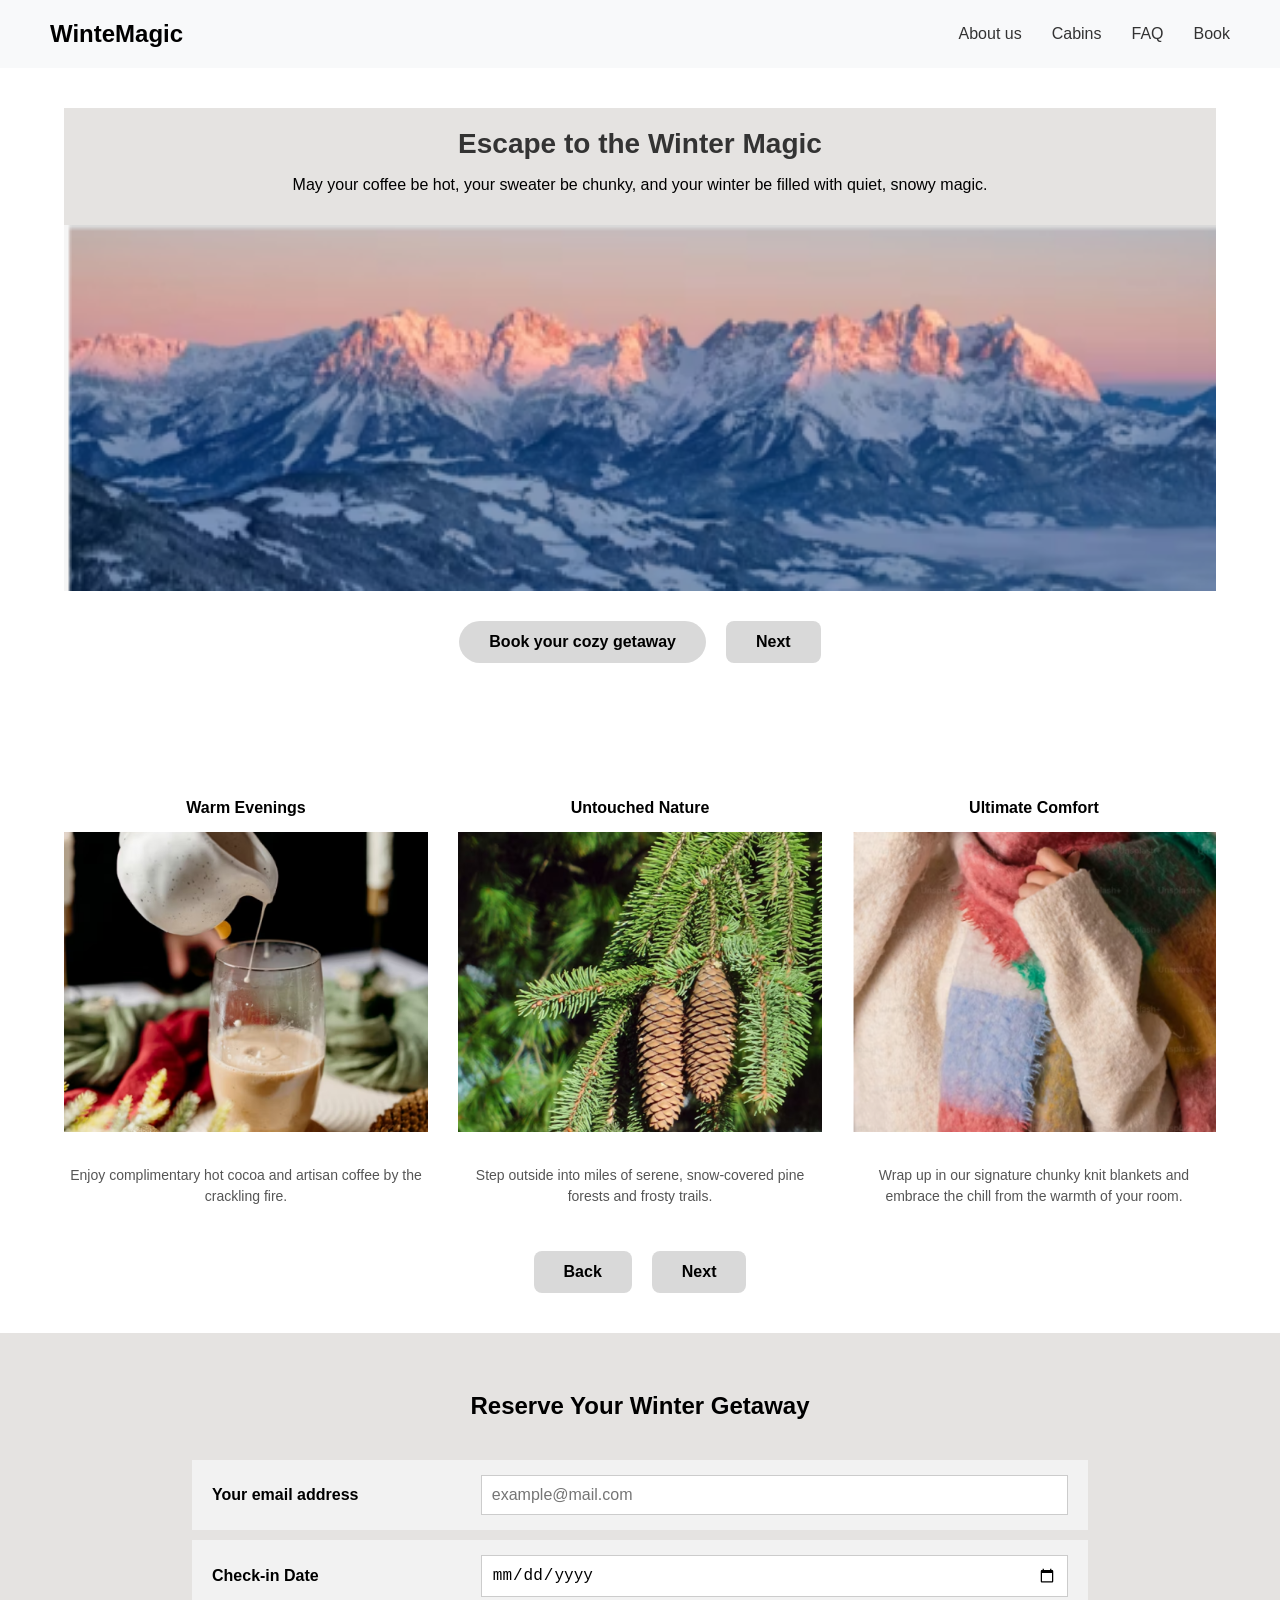
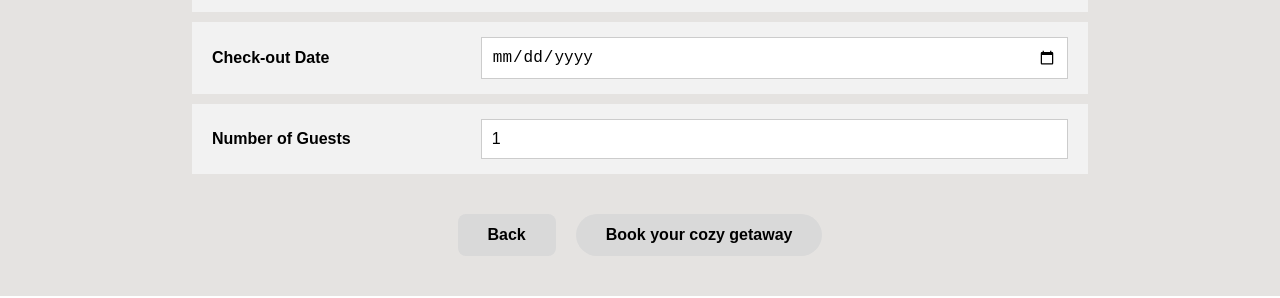
==== index.html @ 04d43d55 "Innitial" ====
<!DOCTYPE html>
<html lang="en">
<head>
    <meta charset="UTF-8">
    <meta name="viewport" content="width=device-width, initial-scale=1.0">
    <title>
        Winter Magic Getaway
    </title>
    <link rel="stylesheet" href="style.css">
    <style>
        body{
            margin: 0;
            font-family: Arial, sans-serif;
        }
    </style>
</head>
<body>
    <header>
        <nav class="navbar">
            <div class="logo" style  = "font-weight: bold; font-size: 24px;">
                WinteMagic
            </div>
            <ul class = "nav-links">
                <li><a href="#hero">About us</a></li>
                <li><a href="#cabins">Cabins</a></li>
                <li><a href="#faq">FAQ</a></li>
                <li><a href="#book">Book</a></li>
            </ul>
        </nav>
    </header>
    <section id="hero" class="hero-section">
    <div class="hero-header">
        <h1>Escape to the Winter Magic</h1>
        <p>May your coffee be hot, your sweater be chunky, and your winter be filled with quiet, snowy magic.</p>
    </div>
    
    <img src="images/Screenshot from 2026-03-15 16-19-33.png" alt="Winter Mountains" class="hero-image">
    
    <div class="buttons-container">
        <a href="#book" class="btn btn-pill">Book your cozy getaway</a>
        <a href="#features" class="btn btn-rect">Next</a>
    </div>
</section>

<section id="features" class="features-section">
    <div class="features-grid">
        
        <div class="feature-card">
            <h3>Warm Evenings</h3>
            <img src="images/warmEvenings.png" alt="Hot cocoa">
            <p>Enjoy complimentary hot cocoa and artisan coffee by the crackling fire.</p>
        </div>

        <div class="feature-card">
            <h3>Untouched Nature</h3>
            <img src="images/untouchedNature.png" alt="Pine branch">
            <p>Step outside into miles of serene, snow-covered pine forests and frosty trails.</p>
        </div>

        <div class="feature-card">
            <h3>Ultimate Comfort</h3>
            <img src="images/ultimateComfort.png" alt="Chunky sweater">
            <p>Wrap up in our signature chunky knit blankets and embrace the chill from the warmth of your room.</p>
        </div>

    </div>

    <div class="buttons-container">
        <a href="#hero" class="btn btn-rect">Back</a>
        <a href="#cabins" class="btn btn-rect">Next</a>
    </div>
</section>
<section id="book" class="booking-section">
    <h2>Reserve Your Winter Getaway</h2>
    
    <form action="#" method="POST">
        
        <table class="booking-table">
            <tr> <td><label for="email">Your email address</label></td> <td><input type="email" id="email" name="email" placeholder="example@mail.com" required></td> </tr>
            <tr>
                <td><label for="checkin">Check-in Date</label></td>
                <td><input type="date" id="checkin" name="checkin" required></td>
            </tr>
            <tr>
                <td><label for="checkout">Check-out Date</label></td>
                <td><input type="date" id="checkout" name="checkout" required></td>
            </tr>
            <tr>
                <td><label for="guests">Number of Guests</label></td>
                <td><input type="number" id="guests" name="guests" min="1" value="1" required></td>
            </tr>
        </table>

        <div class="buttons-container">
            <a href="#features" class="btn btn-rect">Back</a>
            <button type="submit" class="btn btn-pill">Book your cozy getaway</button>
        </div>

    </form>
</section>
</body>
</html>
---- style.css ----
.navbar {
    display: flex;               
    justify-content: space-between; 
    align-items: center;         
    padding: 20px 50px;          
    background-color: #f8f9fa;   
}

.nav-links {
    list-style: none;            
    display: flex;               
    gap: 30px;                   
    margin: 0;
    padding: 0;
}

.nav-links a {
    text-decoration: none;       
    color: #333333;              
}
.btn-book {
    background-color: #e0e0e0;   
    padding: 10px 20px;          
    border-radius: 20px;         
    transition: 0.3s;            
}

.btn-book:hover {
    background-color: #cccccc;   
}
.hero-section, .features-section {
    padding: 40px 5%;
    text-align: center; 
}

.hero-header {
    background-color: #e5e3e1; 
    padding: 20px;
    margin-bottom: -5px; 
}

.hero-header h1 {
    margin: 0 0 10px 0;
    font-size: 28px;
    color: #333;
}

.hero-image {
    width: 100%;
    height: auto;
    display: block;
}

.features-grid {
    display: flex; 
    justify-content: space-between; 
    gap: 30px;
    margin-bottom: 30px;
    margin-top: 40px;
}

.feature-card {
    flex: 1;
    text-align: center;
}

.feature-card h3 {
    font-size: 16px;
    margin-bottom: 15px;
}

.feature-card img {
    width: 100%; 
    height: 300px;
    object-fit: cover; 
    margin-bottom: 15px;
}
.booking-section h2 {
    margin-bottom: 30px;
}
.booking-table {
    width: 100%;
    border-collapse: separate;
    border-spacing: 0 10px; 
    margin-bottom: 30px;
}
.booking-table td {
    background-color: #f2f2f2; 
    padding: 15px 20px;
}

.booking-table td:first-child {
    text-align: left;
    font-weight: bold;
    width: 30%;
}

.booking-table input {
    width: 100%;
    padding: 10px;
    border: 1px solid #ccc;
    background-color: white;
    font-size: 16px;
    box-sizing: border-box; 
}
button.btn {
    border: none;
    cursor: pointer;
    font-size: 16px;
}
.booking-section {
    background-color: #e5e3e1; 
    padding: 40px 15%; 
    text-align: center;
}

.feature-card p {
    font-size: 14px;
    line-height: 1.5;
    color: #555;
}

.buttons-container {
    display: flex;
    justify-content: center;
    gap: 20px;
    margin-top: 30px;
}
.btn {
    text-decoration: none;
    color: #000;
    background-color: #d9d9d9;
    padding: 12px 30px;
    font-weight: bold;
    display: inline-block;
}

.btn-pill {
    border-radius: 30px; 
}

.btn-rect {
    border-radius: 8px;
}

.btn:hover {
    background-color: #c0c0c0;
}
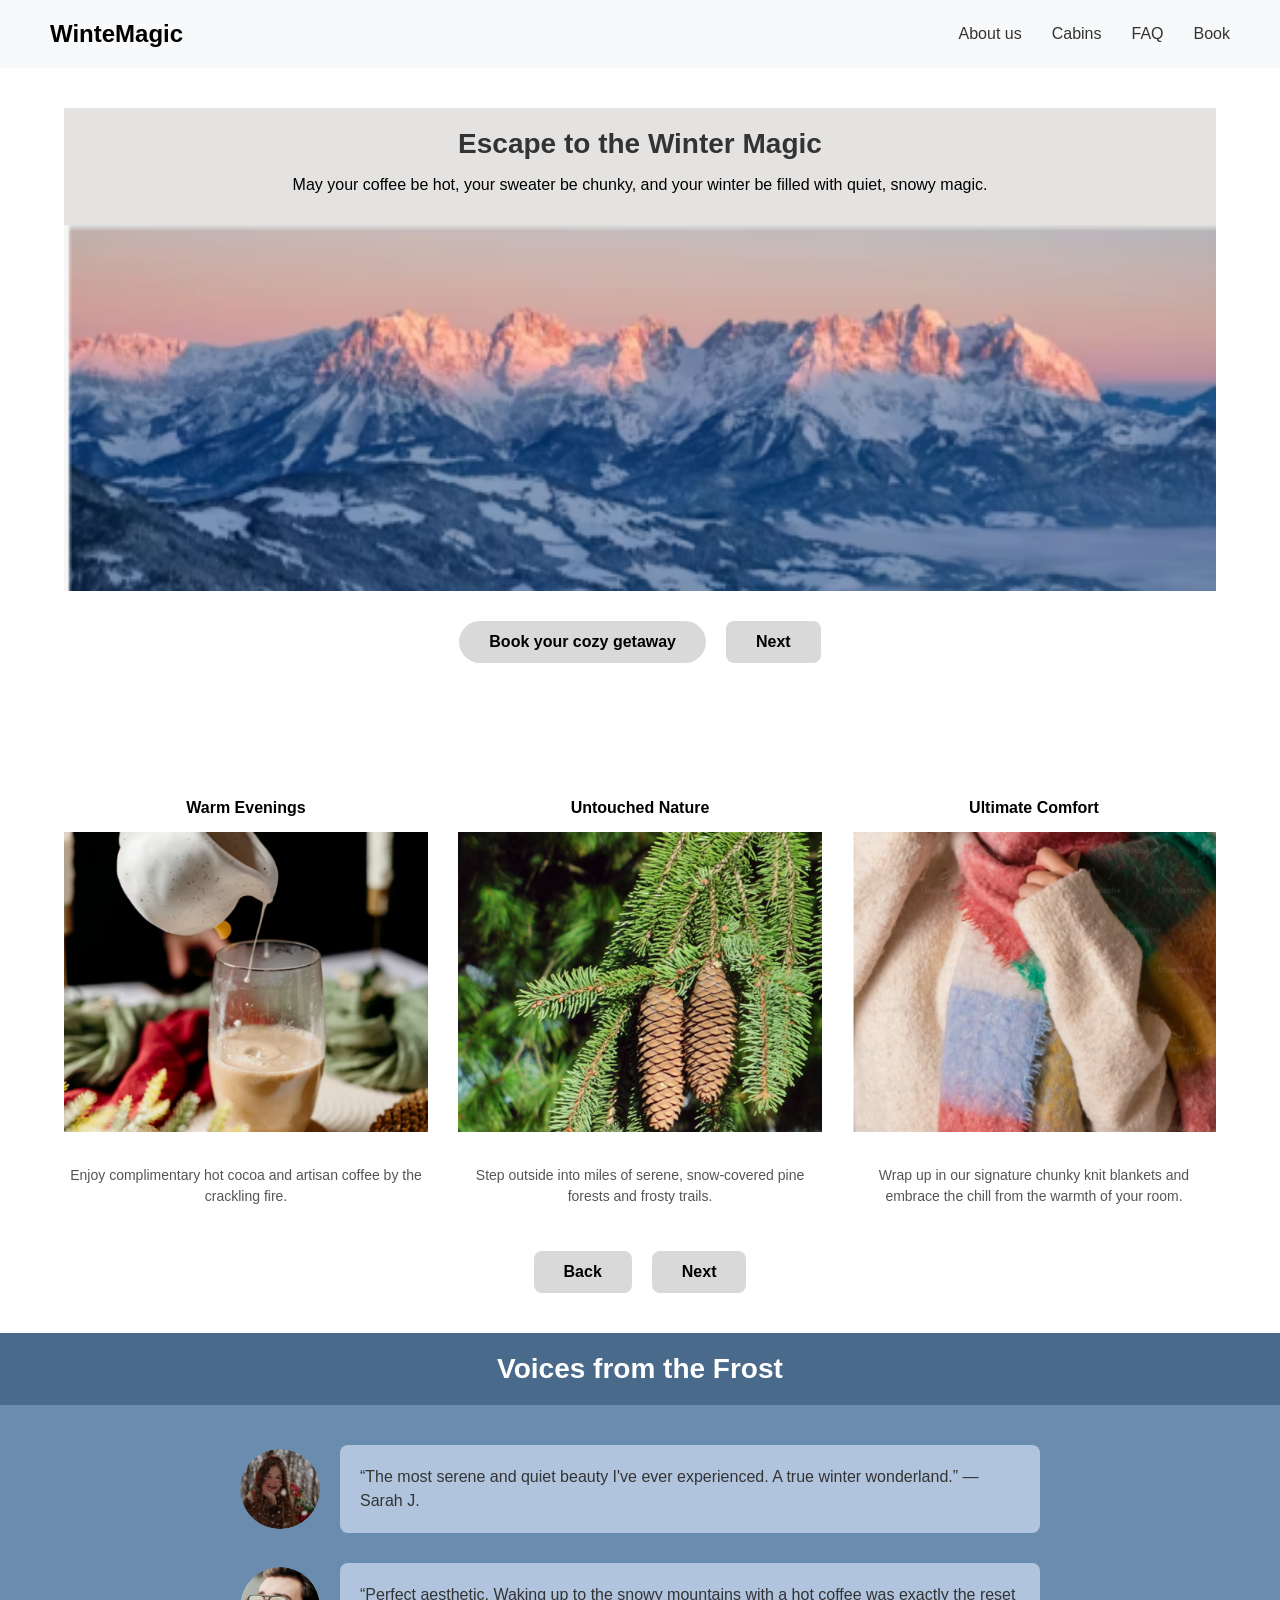
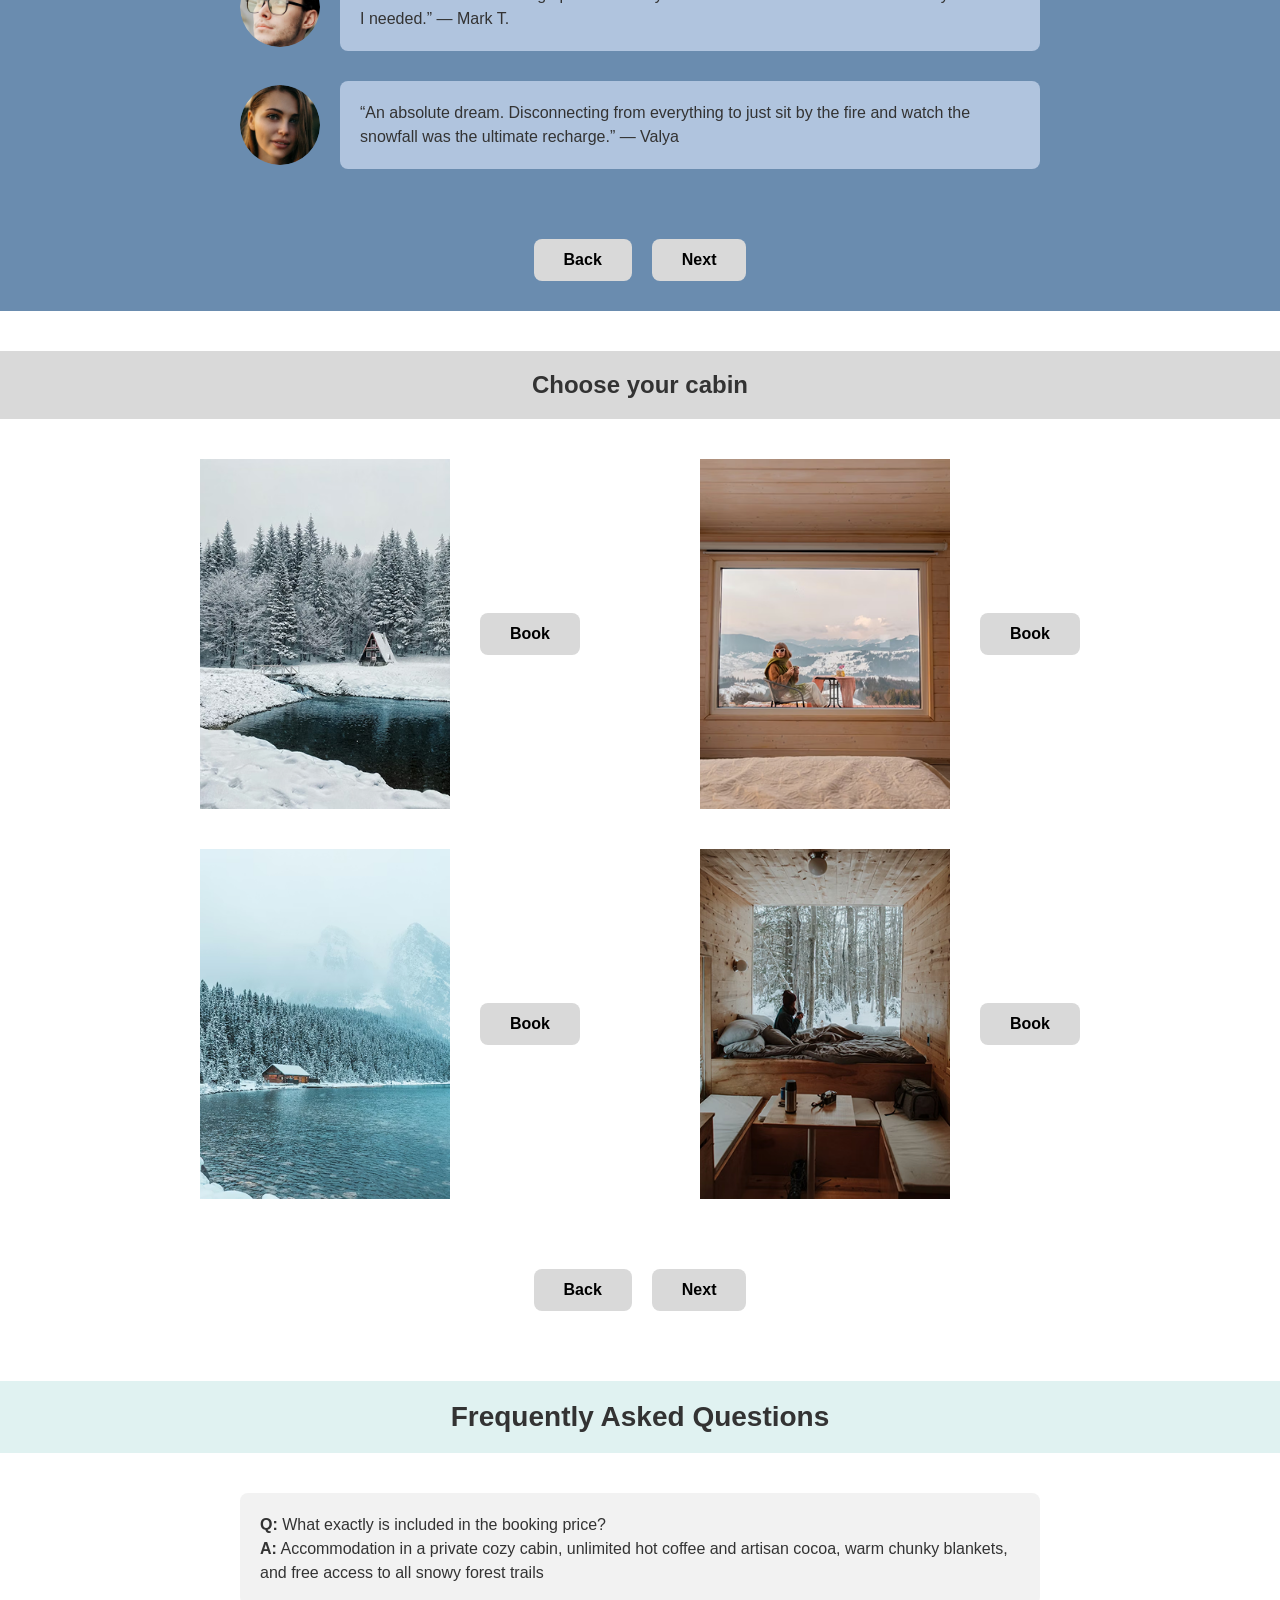
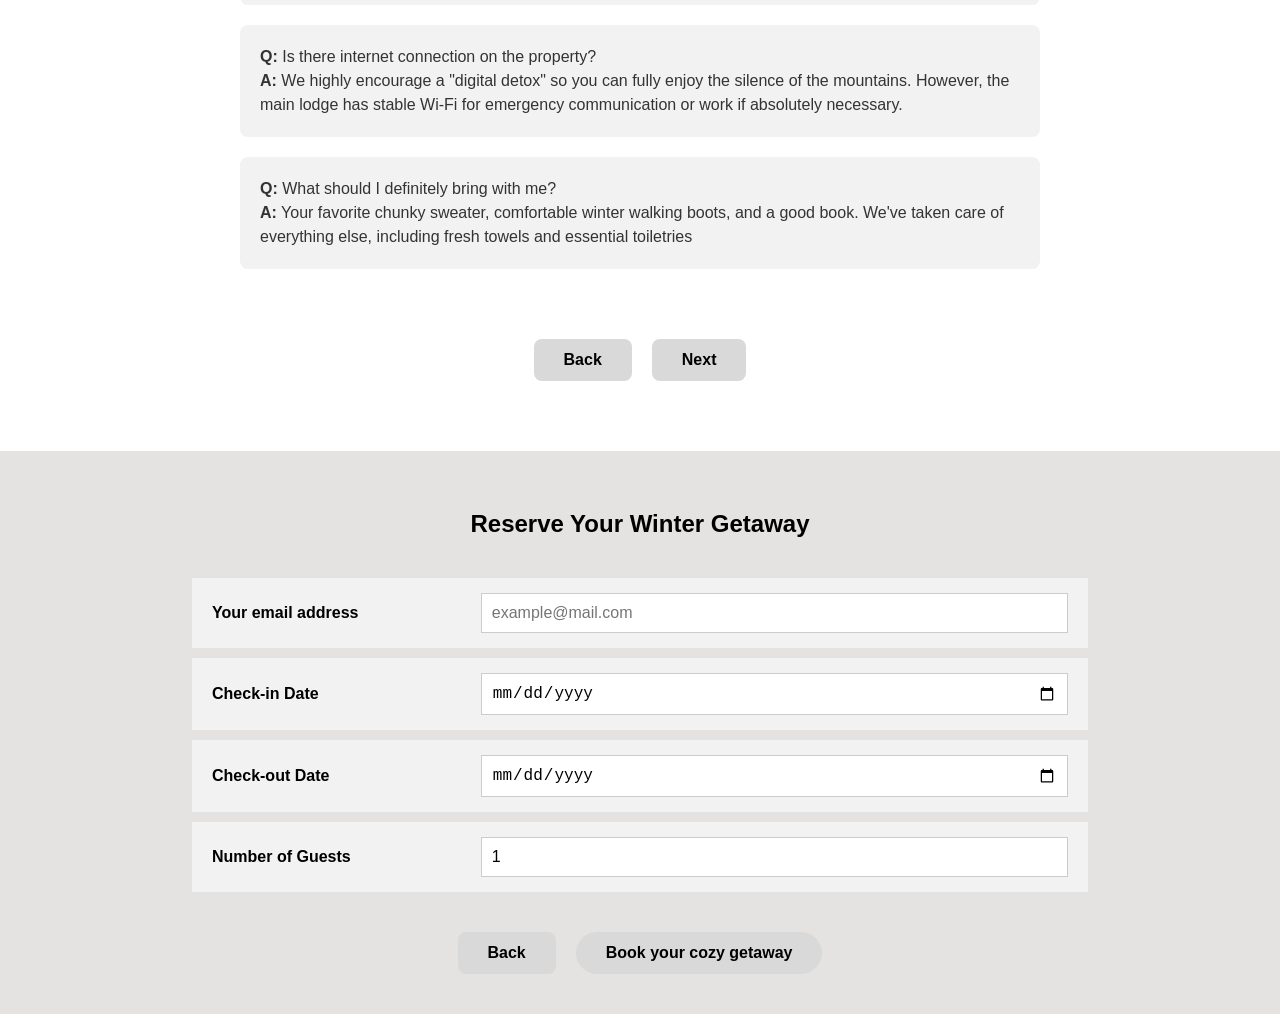
==== commit aaeb133f: "Finish" ====
--- a/index.html
+++ b/index.html
@@ -3,9 +3,7 @@
 <head>
     <meta charset="UTF-8">
     <meta name="viewport" content="width=device-width, initial-scale=1.0">
-    <title>
-        Winter Magic Getaway
-    </title>
+    <title>Winter Magic Getaway</title>
     <link rel="stylesheet" href="style.css">
     <style>
         body{
@@ -17,10 +15,10 @@
 <body>
     <header>
         <nav class="navbar">
-            <div class="logo" style  = "font-weight: bold; font-size: 24px;">
+            <div class="logo" style="font-weight: bold; font-size: 24px;">
                 WinteMagic
             </div>
-            <ul class = "nav-links">
+            <ul class="nav-links">
                 <li><a href="#hero">About us</a></li>
                 <li><a href="#cabins">Cabins</a></li>
                 <li><a href="#faq">FAQ</a></li>
@@ -28,75 +26,153 @@
             </ul>
         </nav>
     </header>
+
     <section id="hero" class="hero-section">
-    <div class="hero-header">
-        <h1>Escape to the Winter Magic</h1>
-        <p>May your coffee be hot, your sweater be chunky, and your winter be filled with quiet, snowy magic.</p>
-    </div>
-    
-    <img src="images/Screenshot from 2026-03-15 16-19-33.png" alt="Winter Mountains" class="hero-image">
-    
-    <div class="buttons-container">
-        <a href="#book" class="btn btn-pill">Book your cozy getaway</a>
-        <a href="#features" class="btn btn-rect">Next</a>
-    </div>
-</section>
+        <div class="hero-header">
+            <h1>Escape to the Winter Magic</h1>
+            <p>May your coffee be hot, your sweater be chunky, and your winter be filled with quiet, snowy magic.</p>
+        </div>
+        
+        <img src="images/Screenshot from 2026-03-15 16-19-33.png" alt="Winter Mountains" class="hero-image">
+        
+        <div class="buttons-container">
+            <a href="#book" class="btn btn-pill">Book your cozy getaway</a>
+            <a href="#features" class="btn btn-rect">Next</a>
+        </div>
+    </section>
 
-<section id="features" class="features-section">
-    <div class="features-grid">
-        
-        <div class="feature-card">
-            <h3>Warm Evenings</h3>
-            <img src="images/warmEvenings.png" alt="Hot cocoa">
-            <p>Enjoy complimentary hot cocoa and artisan coffee by the crackling fire.</p>
+    <section id="features" class="features-section">
+        <div class="features-grid">
+            <div class="feature-card">
+                <h3>Warm Evenings</h3>
+                <img src="images/warmEvenings.png" alt="Hot cocoa">
+                <p>Enjoy complimentary hot cocoa and artisan coffee by the crackling fire.</p>
+            </div>
+            <div class="feature-card">
+                <h3>Untouched Nature</h3>
+                <img src="images/untouchedNature.png" alt="Pine branch">
+                <p>Step outside into miles of serene, snow-covered pine forests and frosty trails.</p>
+            </div>
+            <div class="feature-card">
+                <h3>Ultimate Comfort</h3>
+                <img src="images/ultimateComfort.png" alt="Chunky sweater">
+                <p>Wrap up in our signature chunky knit blankets and embrace the chill from the warmth of your room.</p>
+            </div>
         </div>
 
-        <div class="feature-card">
-            <h3>Untouched Nature</h3>
-            <img src="images/untouchedNature.png" alt="Pine branch">
-            <p>Step outside into miles of serene, snow-covered pine forests and frosty trails.</p>
+        <div class="buttons-container">
+            <a href="#hero" class="btn btn-rect">Back</a>
+            <a href="#testimonials" class="btn btn-rect">Next</a>
         </div>
+    </section>
 
-        <div class="feature-card">
-            <h3>Ultimate Comfort</h3>
-            <img src="images/ultimateComfort.png" alt="Chunky sweater">
-            <p>Wrap up in our signature chunky knit blankets and embrace the chill from the warmth of your room.</p>
+    <section id="testimonials" class="testimonials-section">
+        <div class="testimonials-header">
+            <h2>Voices from the Frost</h2>
         </div>
+        <div class="testimonials-list">
+            <div class="testimonial-item">
+                <img src="images/Sarah.png" alt="Sarah J." class="avatar">
+                <div class="testimonial-text">
+                    <p>“The most serene and quiet beauty I've ever experienced. A true winter wonderland.” — Sarah J.</p>
+                </div>
+            </div>
+            <div class="testimonial-item">
+                <img src="images/Mark.png" alt="Mark T." class="avatar">
+                <div class="testimonial-text">
+                    <p>“Perfect aesthetic. Waking up to the snowy mountains with a hot coffee was exactly the reset I needed.” — Mark T.</p>
+                </div>
+            </div>
+            <div class="testimonial-item">
+                <img src="images/Valya.png" alt="Valya" class="avatar">
+                <div class="testimonial-text">
+                    <p>“An absolute dream. Disconnecting from everything to just sit by the fire and watch the snowfall was the ultimate recharge.” — Valya</p>
+                </div>
+            </div>
+        </div>
+        <div class="buttons-container" style="margin-bottom: 30px;">
+            <a href="#features" class="btn btn-rect">Back</a>
+            <a href="#cabins" class="btn btn-rect">Next</a>
+        </div>
+    </section>
 
-    </div>
+    <section id="cabins" class="cabins-section">
+        <div class="cabins-header">
+            <h2>Choose your cabin</h2>
+        </div>
+        <div class="cabins-grid">
+            <div class="cabin-item">
+                <img src="images/cabin1.png" alt="Cabin 1">
+                <a href="#book" class="btn btn-rect">Book</a>
+            </div>
+            <div class="cabin-item">
+                <img src="images/cabin2.png" alt="Cabin 2">
+                <a href="#book" class="btn btn-rect">Book</a>
+            </div>
+            <div class="cabin-item">
+                <img src="images/cabin3.png" alt="Cabin 3">
+                <a href="#book" class="btn btn-rect">Book</a>
+            </div>
+            <div class="cabin-item">
+                <img src="images/cabin4.png" alt="Cabin 4">
+                <a href="#book" class="btn btn-rect">Book</a>
+            </div>
+        </div>
+        <div class="buttons-container" style="margin-bottom: 30px;">
+            <a href="#testimonials" class="btn btn-rect">Back</a>
+            <a href="#faq" class="btn btn-rect">Next</a>
+        </div>
+    </section>
 
-    <div class="buttons-container">
-        <a href="#hero" class="btn btn-rect">Back</a>
-        <a href="#cabins" class="btn btn-rect">Next</a>
-    </div>
-</section>
-<section id="book" class="booking-section">
-    <h2>Reserve Your Winter Getaway</h2>
-    
-    <form action="#" method="POST">
-        
-        <table class="booking-table">
-            <tr> <td><label for="email">Your email address</label></td> <td><input type="email" id="email" name="email" placeholder="example@mail.com" required></td> </tr>
-            <tr>
-                <td><label for="checkin">Check-in Date</label></td>
-                <td><input type="date" id="checkin" name="checkin" required></td>
-            </tr>
-            <tr>
-                <td><label for="checkout">Check-out Date</label></td>
-                <td><input type="date" id="checkout" name="checkout" required></td>
-            </tr>
-            <tr>
-                <td><label for="guests">Number of Guests</label></td>
-                <td><input type="number" id="guests" name="guests" min="1" value="1" required></td>
-            </tr>
-        </table>
+    <section id="faq" class="faq-section">
+        <div class="faq-header">
+            <h2>Frequently Asked Questions</h2>
+        </div>
+        <div class="faq-list">
+            <div class="faq-item">
+                <p><strong>Q:</strong> What exactly is included in the booking price?<br>
+                <strong>A:</strong> Accommodation in a private cozy cabin, unlimited hot coffee and artisan cocoa, warm chunky blankets, and free access to all snowy forest trails</p>
+            </div>
+            <div class="faq-item">
+                <p><strong>Q:</strong> Is there internet connection on the property?<br>
+                <strong>A:</strong> We highly encourage a "digital detox" so you can fully enjoy the silence of the mountains. However, the main lodge has stable Wi-Fi for emergency communication or work if absolutely necessary.</p>
+            </div>
+            <div class="faq-item">
+                <p><strong>Q:</strong> What should I definitely bring with me?<br>
+                <strong>A:</strong> Your favorite chunky sweater, comfortable winter walking boots, and a good book. We've taken care of everything else, including fresh towels and essential toiletries</p>
+            </div>
+        </div>
+        <div class="buttons-container" style="margin-bottom: 30px;">
+            <a href="#cabins" class="btn btn-rect">Back</a>
+            <a href="#book" class="btn btn-rect">Next</a>
+        </div>
+    </section>
 
-        <div class="buttons-container">
-            <a href="#features" class="btn btn-rect">Back</a>
-            <button type="submit" class="btn btn-pill">Book your cozy getaway</button>
-        </div>
+    <section id="book" class="booking-section">
+        <h2>Reserve Your Winter Getaway</h2>
+        <b></b>
+        <form action="#" method="POST">
+            <table class="booking-table">
+                <tr> <td><label for="email">Your email address</label></td> <td><input type="email" id="email" name="email" placeholder="example@mail.com" required></td> </tr>
+                <tr>
+                    <td><label for="checkin">Check-in Date</label></td>
+                    <td><input type="date" id="checkin" name="checkin" required></td>
+                </tr>
+                <tr>
+                    <td><label for="checkout">Check-out Date</label></td>
+                    <td><input type="date" id="checkout" name="checkout" required></td>
+                </tr>
+                <tr>
+                    <td><label for="guests">Number of Guests</label></td>
+                    <td><input type="number" id="guests" name="guests" min="1" value="1" required></td>
+                </tr>
+            </table>
 
-    </form>
-</section>
+            <div class="buttons-container">
+                <a href="#faq" class="btn btn-rect">Back</a>
+                <button type="submit" class="btn btn-pill">Book your cozy getaway</button>
+            </div>
+        </form>
+    </section>
 </body>
 </html>
--- a/style.css
+++ b/style.css
@@ -146,4 +146,232 @@
 
 .btn:hover {
     background-color: #c0c0c0;
+}
+.btn {
+    text-decoration: none;
+    color: #000;
+    background-color: #d9d9d9;
+    padding: 12px 30px;
+    font-weight: bold;
+    display: inline-block;
+    border: none;
+    cursor: pointer;
+    font-size: 16px;
+    transition: 0.3s;
+}
+
+.btn-rect {
+    border-radius: 8px;
+}
+
+.btn:hover {
+    background-color: #c0c0c0;
+}
+
+.testimonials-section {
+    background-color: #6a8caf;
+    display: flex;
+    flex-direction: column;
+    align-items: center;
+    padding: 0;
+    margin-bottom: 40px;
+}
+
+.testimonials-header {
+    background-color: #4a6a8c;
+    width: 100%;
+    padding: 20px 0;
+    text-align: center;
+}
+
+.testimonials-header h2 {
+    color: white;
+    margin: 0;
+    font-size: 28px;
+}
+
+.testimonials-list {
+    width: 100%;
+    max-width: 800px;
+    padding: 40px 20px;
+    display: flex;
+    flex-direction: column;
+    gap: 30px;
+}
+
+.testimonial-item {
+    display: flex;
+    align-items: center;
+    gap: 20px;
+}
+
+.avatar {
+    width: 80px;
+    height: 80px;
+    border-radius: 50%;
+    object-fit: cover;
+}
+
+.testimonial-text {
+    background-color: #b0c4de;
+    padding: 20px;
+    border-radius: 8px;
+    flex: 1;
+}
+
+.testimonial-text p {
+    margin: 0;
+    color: #333;
+    font-size: 16px;
+    line-height: 1.5;
+}
+
+.testimonials-nav {
+    display: flex;
+    gap: 20px;
+    margin-bottom: 30px;
+}
+
+.cta-section {
+    background-color: #2e4d40;
+    display: flex;
+    flex-direction: column;
+    align-items: center;
+    padding: 0;
+    margin-bottom: 40px;
+}
+
+.cta-header {
+    background-color: #7d8f8a;
+    width: 100%;
+    padding: 20px 0;
+    text-align: center;
+}
+
+.cta-header h2 {
+    color: white;
+    margin: 0;
+    font-size: 28px;
+}
+
+.cta-subheader {
+    background-color: #7b6f4e;
+    width: 100%;
+    padding: 15px 0;
+    text-align: center;
+}
+
+.cta-subheader p {
+    color: white;
+    margin: 0;
+    font-size: 18px;
+}
+
+.cta-content {
+    display: flex;
+    flex-direction: column;
+    align-items: center;
+    gap: 20px;
+    padding: 40px 0;
+}
+
+.cta-image {
+    width: 100%;
+    max-width: 100%;
+    height: auto;
+    display: block;
+}
+
+.cta-footer {
+    margin-bottom: 30px;
+}
+
+.faq-section {
+    display: flex;
+    flex-direction: column;
+    align-items: center;
+    padding: 0;
+    margin-bottom: 40px;
+}
+
+.faq-header {
+    background-color: #e0f2f1;
+    width: 100%;
+    padding: 20px 0;
+    text-align: center;
+}
+
+.faq-header h2 {
+    color: #333;
+    margin: 0;
+    font-size: 28px;
+}
+
+.faq-list {
+    width: 100%;
+    max-width: 800px;
+    padding: 40px 20px;
+    display: flex;
+    flex-direction: column;
+    gap: 20px;
+}
+
+.faq-item {
+    background-color: #f2f2f2;
+    padding: 20px;
+    border-radius: 8px;
+}
+
+.faq-item p {
+    margin: 0;
+    color: #333;
+    font-size: 16px;
+    line-height: 1.5;
+}
+
+.faq-footer {
+    margin-bottom: 30px;
+}
+.cabins-section {
+    display: flex;
+    flex-direction: column;
+    align-items: center;
+    padding: 0;
+    margin-bottom: 40px;
+}
+
+.cabins-header {
+    background-color: #d9d9d9;
+    width: 100%;
+    padding: 20px 0;
+    text-align: center;
+}
+
+.cabins-header h2 {
+    color: #333;
+    margin: 0;
+    font-size: 24px;
+}
+
+.cabins-grid {
+    display: grid;
+    grid-template-columns: 1fr 1fr;
+    gap: 40px;
+    max-width: 1000px;
+    width: 100%;
+    padding: 40px 20px;
+    box-sizing: border-box;
+}
+
+.cabin-item {
+    display: flex;
+    align-items: center;
+    justify-content: center;
+    gap: 30px;
+}
+
+.cabin-item img {
+    width: 250px;
+    height: 350px;
+    object-fit: cover;
 }
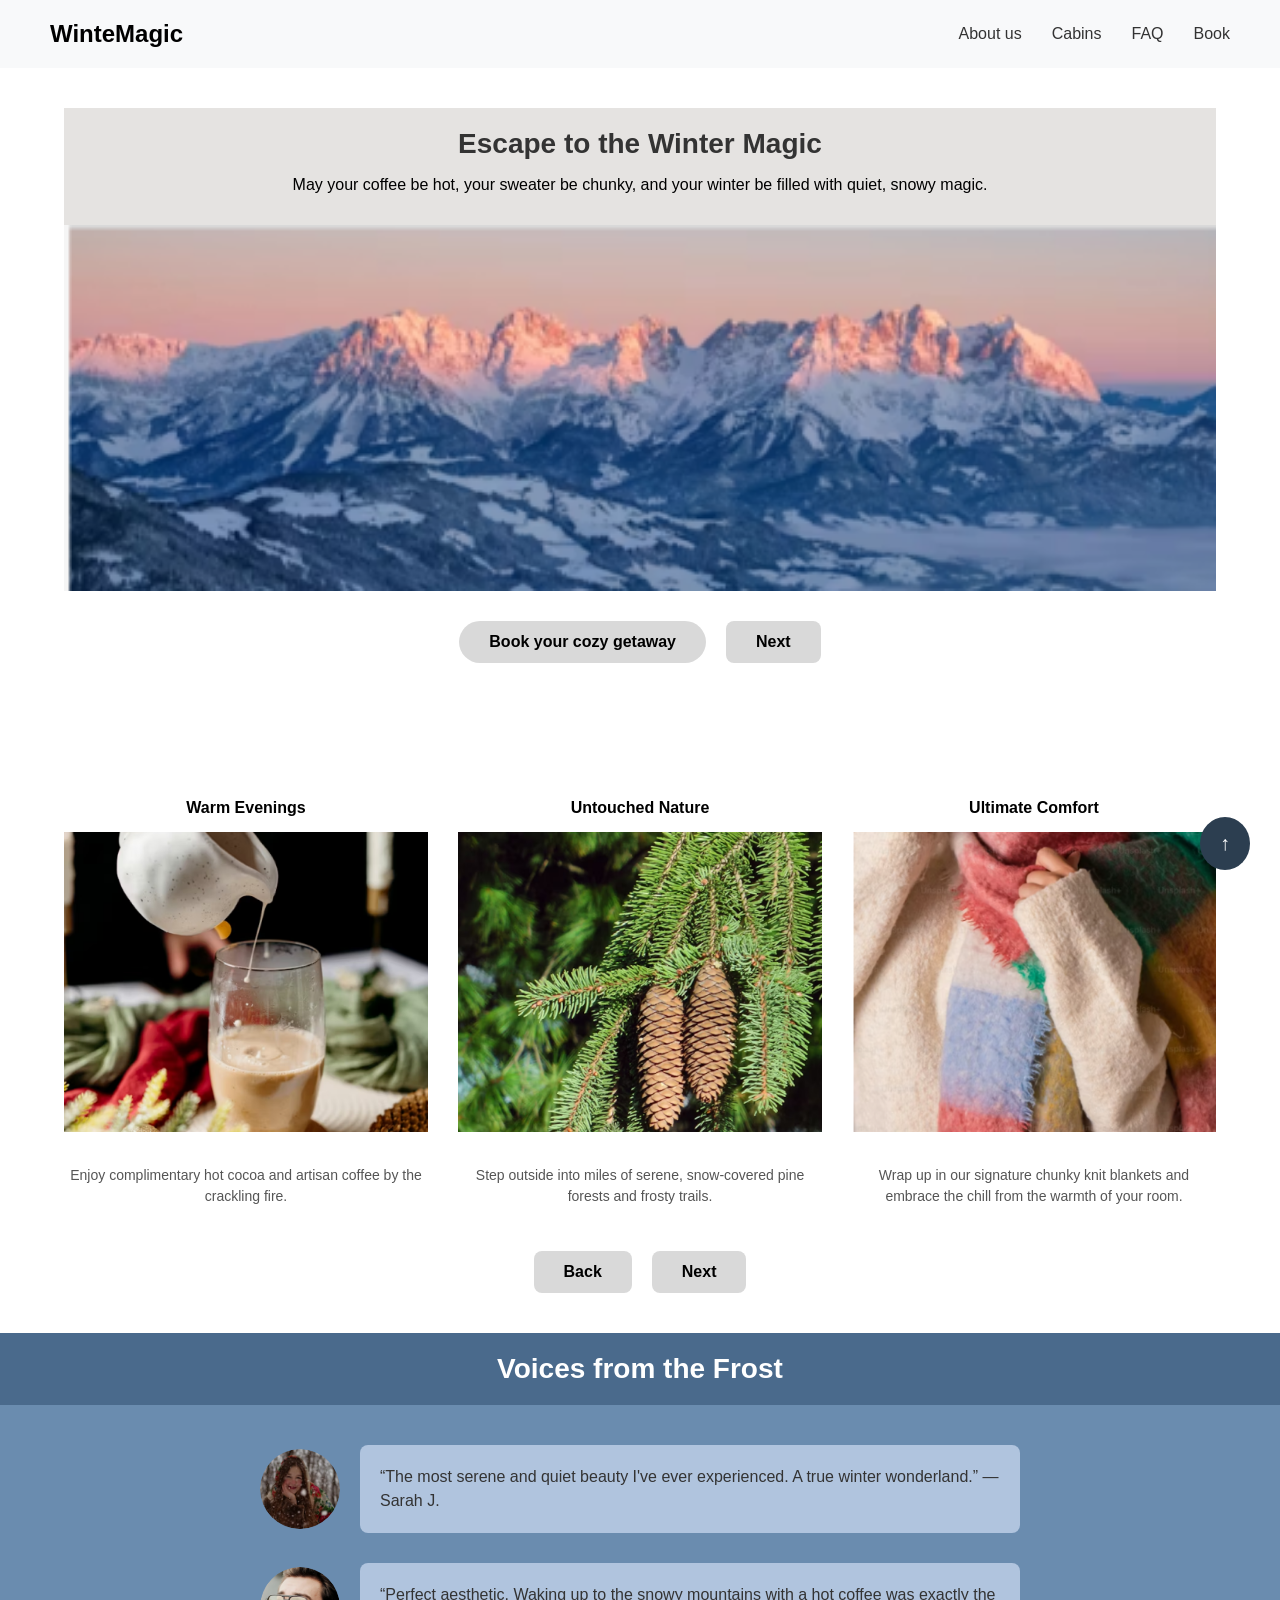
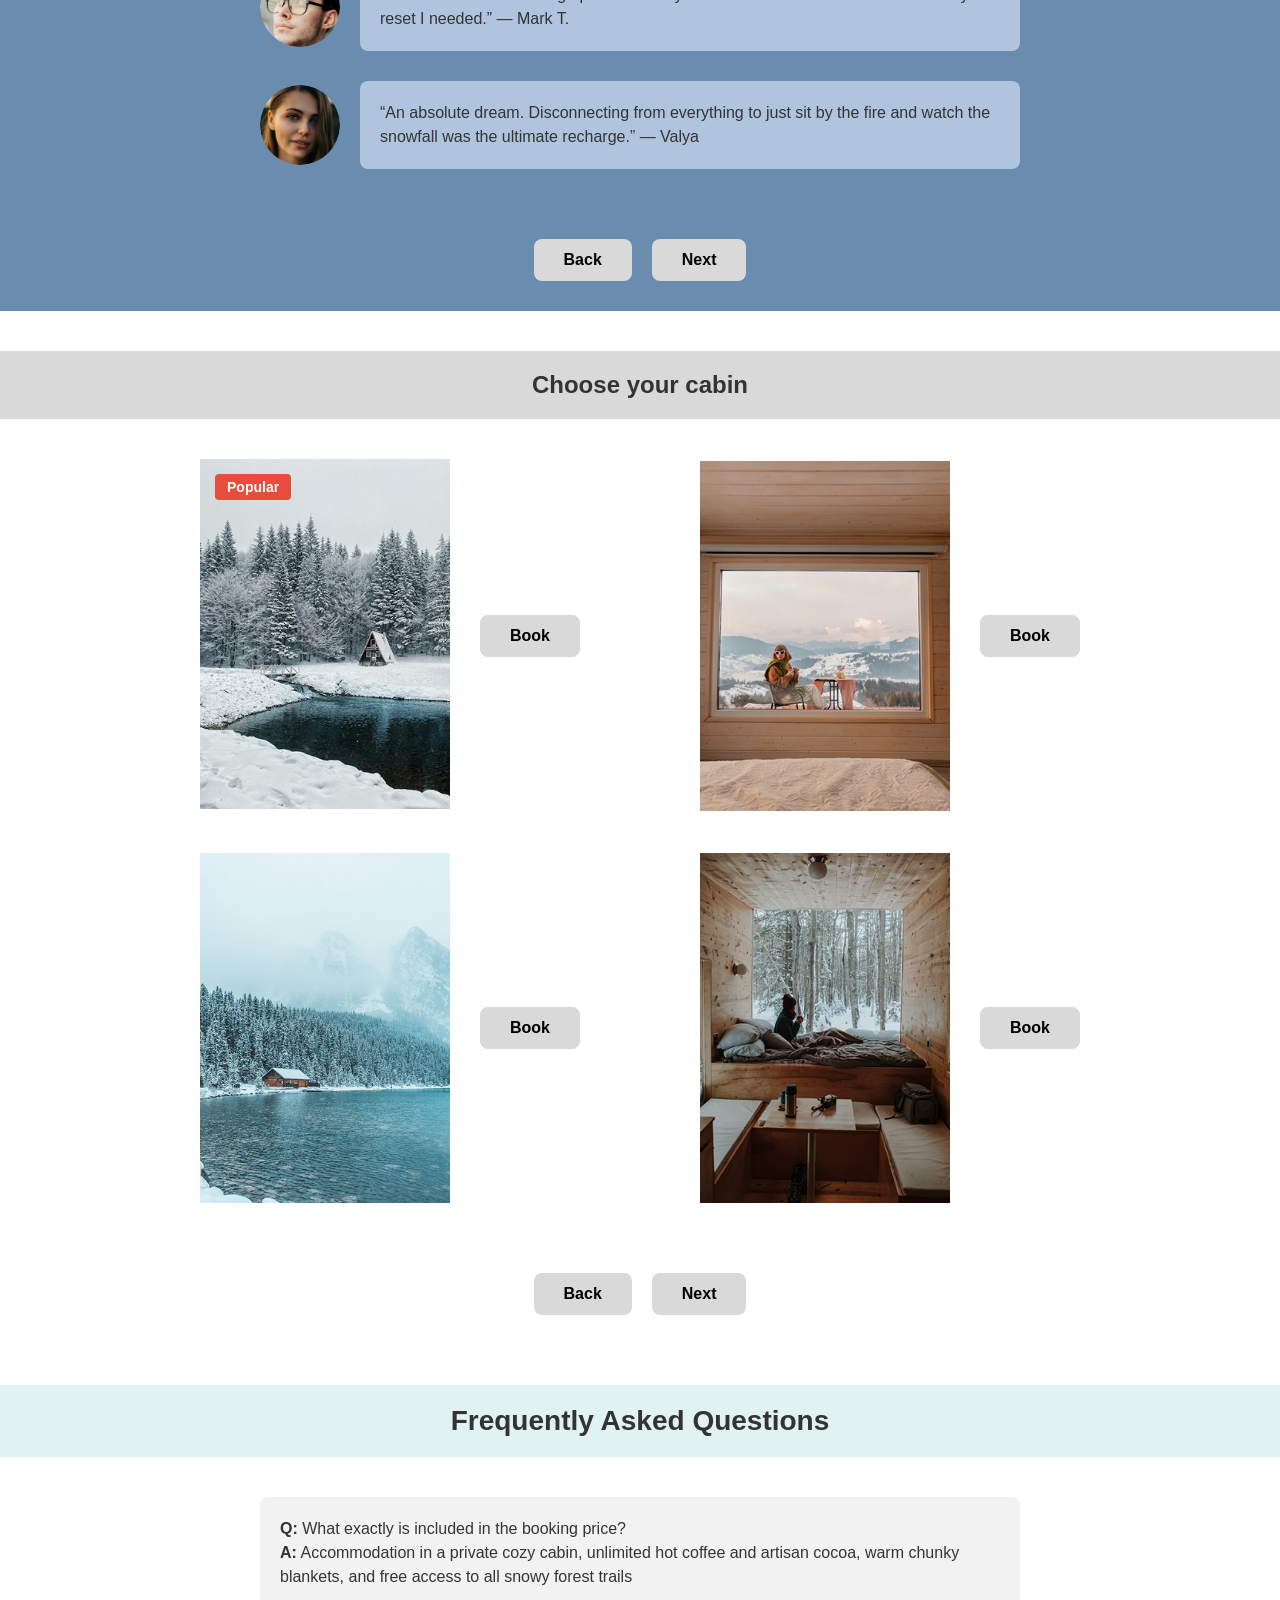
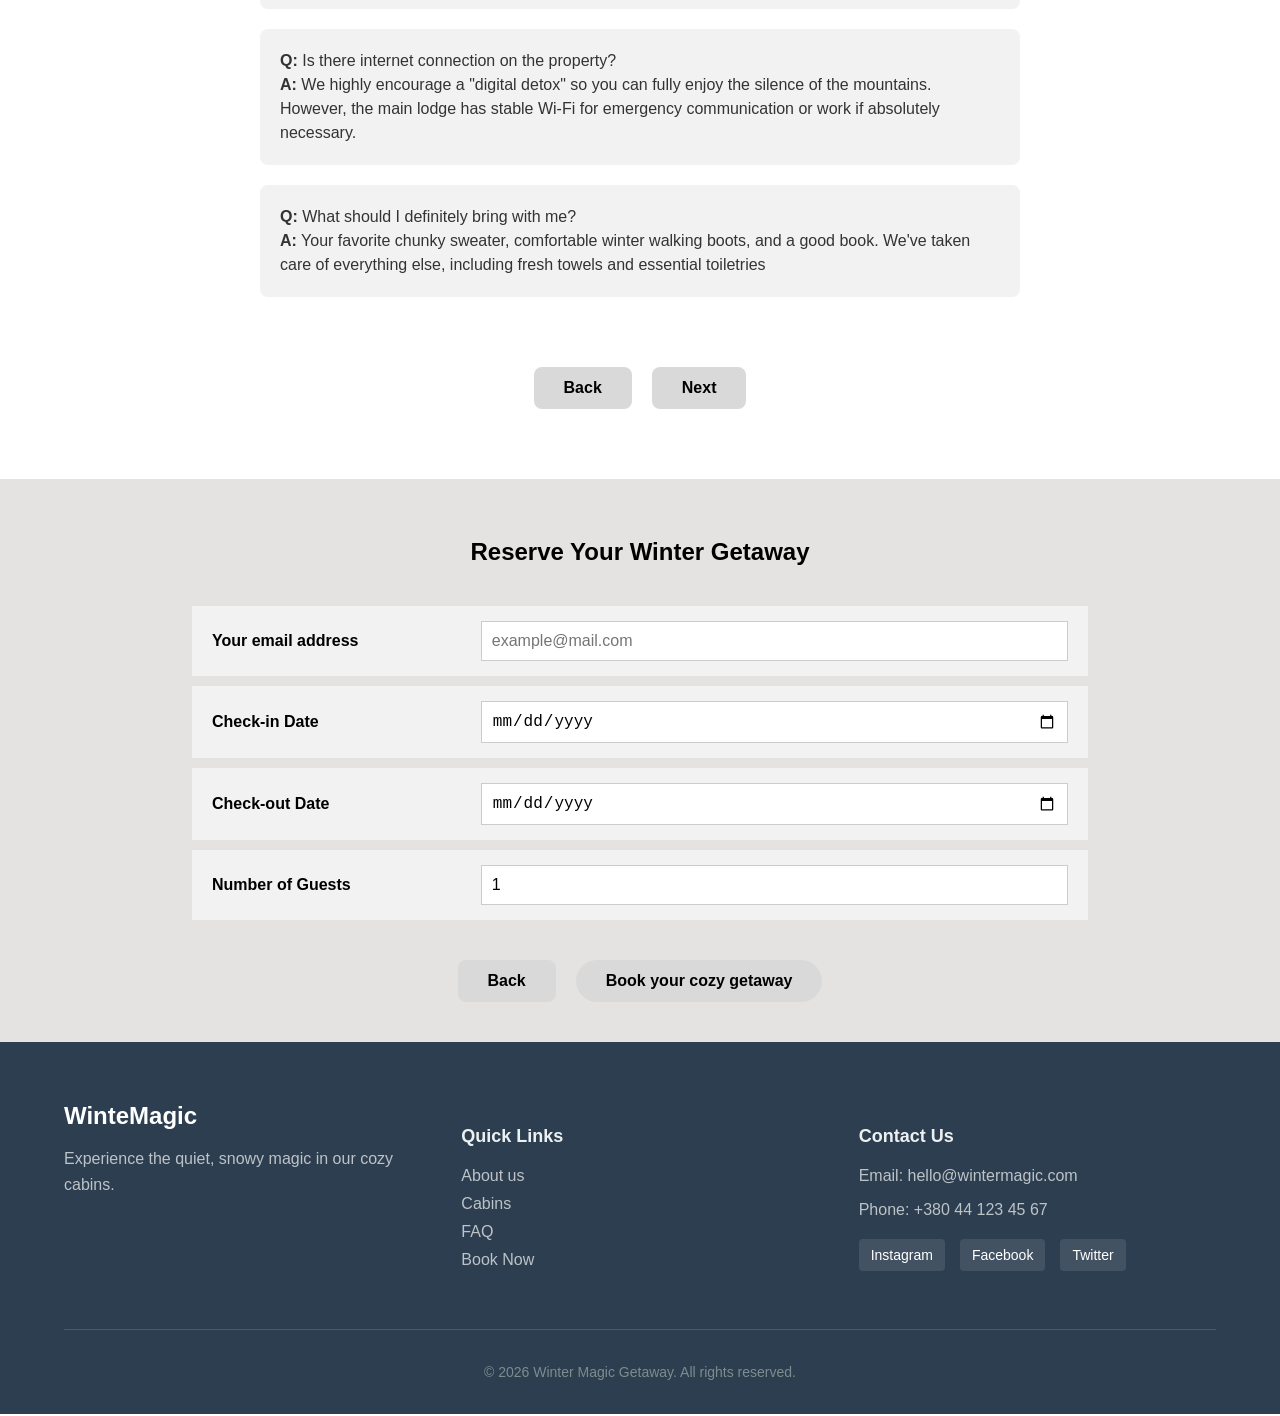
==== commit c3a8c72b: "Adede box-model and positioning" ====
--- a/index.html
+++ b/index.html
@@ -4,7 +4,10 @@
     <meta charset="UTF-8">
     <meta name="viewport" content="width=device-width, initial-scale=1.0">
     <title>Winter Magic Getaway</title>
-    <link rel="stylesheet" href="style.css">
+    <link rel="stylesheet" href="css/header.css">
+    <link rel="stylesheet" href="css/style.css">
+    <link rel="stylesheet" href="css/footer.css">
+    <link rel="stylesheet" href="css/section.css">
     <style>
         body{
             margin: 0;
@@ -102,7 +105,9 @@
         </div>
         <div class="cabins-grid">
             <div class="cabin-item">
-                <img src="images/cabin1.png" alt="Cabin 1">
+                <div class="image-wrapper">
+                    <span class="badge">Popular</span> <img src="images/cabin1.png" alt="Cabin 1">
+                </div>
                 <a href="#book" class="btn btn-rect">Book</a>
             </div>
             <div class="cabin-item">
@@ -174,5 +179,40 @@
             </div>
         </form>
     </section>
+    <footer class="site-footer">
+    <div class="footer-container">
+        <div class="footer-brand">
+            <div class="logo">WinteMagic</div>
+            <p>Experience the quiet, snowy magic in our cozy cabins.</p>
+        </div>
+
+        <div class="footer-nav">
+            <h4>Quick Links</h4>
+            <ul>
+                <li><a href="#hero">About us</a></li>
+                <li><a href="#cabins">Cabins</a></li>
+                <li><a href="#faq">FAQ</a></li>
+                <li><a href="#book">Book Now</a></li>
+            </ul>
+        </div>
+
+
+        <a href="#hero" class="back-to-top">↑</a>
+
+        <div class="footer-contact">
+            <h4>Contact Us</h4>
+            <p>Email: hello@wintermagic.com</p>
+            <p>Phone: +380 44 123 45 67</p>
+            <div class="social-media">
+                <a href="#">Instagram</a>
+                <a href="#">Facebook</a>
+                <a href="#">Twitter</a>
+            </div>
+        </div>
+    </div>
+    <div class="footer-bottom">
+        <p>&copy; 2026 Winter Magic Getaway. All rights reserved.</p>
+    </div>
+</footer>
 </body>
 </html>
--- a/css/header.css
+++ b/css/header.css
@@ -0,0 +1,5 @@
+header {
+    position: sticky;
+    top: 0;
+    z-index: 1000;
+}
--- a/css/style.css
+++ b/css/style.css
@@ -0,0 +1,440 @@
+
+* {
+    box-sizing: border-box;
+}
+.navbar {
+    display: flex;               
+    justify-content: space-between; 
+    align-items: center;         
+    padding: 20px 50px;          
+    background-color: #f8f9fa;   
+}
+
+.nav-links {
+    list-style: none;            
+    display: flex;               
+    gap: 30px;                   
+    margin: 0;
+    padding: 0;
+}
+
+.nav-links a {
+    text-decoration: none;       
+    color: #333333;              
+}
+.btn-book {
+    background-color: #e0e0e0;   
+    padding: 10px 20px;          
+    border-radius: 20px;         
+    transition: 0.3s;            
+}
+
+.btn-book:hover {
+    background-color: #cccccc;   
+}
+.hero-section, .features-section {
+    padding: 40px 5%;
+    text-align: center; 
+}
+
+.hero-header {
+    background-color: #e5e3e1; 
+    padding: 20px;
+    margin-bottom: -5px; 
+}
+
+.hero-header h1 {
+    margin: 0 0 10px 0;
+    font-size: 28px;
+    color: #333;
+}
+
+.hero-image {
+    width: 100%;
+    height: auto;
+    display: block;
+}
+
+.features-grid {
+    display: flex; 
+    justify-content: space-between; 
+    gap: 30px;
+    margin-bottom: 30px;
+    margin-top: 40px;
+}
+
+.feature-card {
+    flex: 1;
+    text-align: center;
+}
+
+.feature-card h3 {
+    font-size: 16px;
+    margin-bottom: 15px;
+}
+
+.feature-card img {
+    width: 100%; 
+    height: 300px;
+    object-fit: cover; 
+    margin-bottom: 15px;
+}
+.booking-section h2 {
+    margin-bottom: 30px;
+}
+.booking-table {
+    width: 100%;
+    border-collapse: separate;
+    border-spacing: 0 10px; 
+    margin-bottom: 30px;
+}
+.booking-table td {
+    background-color: #f2f2f2; 
+    padding: 15px 20px;
+}
+
+.booking-table td:first-child {
+    text-align: left;
+    font-weight: bold;
+    width: 30%;
+}
+
+.booking-table input {
+    width: 100%;
+    padding: 10px;
+    border: 1px solid #ccc;
+    background-color: white;
+    font-size: 16px;
+    box-sizing: border-box; 
+}
+button.btn {
+    border: none;
+    cursor: pointer;
+    font-size: 16px;
+}
+.booking-section {
+    background-color: #e5e3e1; 
+    padding: 40px 15%; 
+    text-align: center;
+}
+
+.feature-card p {
+    font-size: 14px;
+    line-height: 1.5;
+    color: #555;
+}
+
+.buttons-container {
+    display: flex;
+    justify-content: center;
+    gap: 20px;
+    margin-top: 30px;
+}
+.btn {
+    text-decoration: none;
+    color: #000;
+    background-color: #d9d9d9;
+    padding: 12px 30px;
+    font-weight: bold;
+    display: inline-block;
+}
+
+.btn-pill {
+    border-radius: 30px; 
+}
+
+.btn-rect {
+    border-radius: 8px;
+}
+
+.btn:hover {
+    background-color: #c0c0c0;
+}
+.btn {
+    text-decoration: none;
+    color: #000;
+    background-color: #d9d9d9;
+    padding: 12px 30px;
+    font-weight: bold;
+    display: inline-block;
+    border: none;
+    cursor: pointer;
+    font-size: 16px;
+    transition: 0.3s;
+}
+
+.btn-rect {
+    border-radius: 8px;
+}
+
+.btn:hover {
+    background-color: #c0c0c0;
+}
+
+.testimonials-section {
+    background-color: #6a8caf;
+    display: flex;
+    flex-direction: column;
+    align-items: center;
+    padding: 0;
+    margin-bottom: 40px;
+}
+
+.testimonials-header {
+    background-color: #4a6a8c;
+    width: 100%;
+    padding: 20px 0;
+    text-align: center;
+}
+
+.testimonials-header h2 {
+    color: white;
+    margin: 0;
+    font-size: 28px;
+}
+
+.testimonials-list {
+    width: 100%;
+    max-width: 800px;
+    padding: 40px 20px;
+    display: flex;
+    flex-direction: column;
+    gap: 30px;
+}
+
+.testimonial-item {
+    display: flex;
+    align-items: center;
+    gap: 20px;
+}
+
+.avatar {
+    width: 80px;
+    height: 80px;
+    border-radius: 50%;
+    object-fit: cover;
+}
+
+.testimonial-text {
+    background-color: #b0c4de;
+    padding: 20px;
+    border-radius: 8px;
+    flex: 1;
+}
+
+.testimonial-text p {
+    margin: 0;
+    color: #333;
+    font-size: 16px;
+    line-height: 1.5;
+}
+
+.testimonials-nav {
+    display: flex;
+    gap: 20px;
+    margin-bottom: 30px;
+}
+
+.cta-section {
+    background-color: #2e4d40;
+    display: flex;
+    flex-direction: column;
+    align-items: center;
+    padding: 0;
+    margin-bottom: 40px;
+}
+
+.cta-header {
+    background-color: #7d8f8a;
+    width: 100%;
+    padding: 20px 0;
+    text-align: center;
+}
+
+.cta-header h2 {
+    color: white;
+    margin: 0;
+    font-size: 28px;
+}
+
+.cta-subheader {
+    background-color: #7b6f4e;
+    width: 100%;
+    padding: 15px 0;
+    text-align: center;
+}
+
+.cta-subheader p {
+    color: white;
+    margin: 0;
+    font-size: 18px;
+}
+
+.cta-content {
+    display: flex;
+    flex-direction: column;
+    align-items: center;
+    gap: 20px;
+    padding: 40px 0;
+}
+
+.cta-image {
+    width: 100%;
+    max-width: 100%;
+    height: auto;
+    display: block;
+}
+
+.cta-footer {
+    margin-bottom: 30px;
+}
+
+.faq-section {
+    display: flex;
+    flex-direction: column;
+    align-items: center;
+    padding: 0;
+    margin-bottom: 40px;
+}
+
+.faq-header {
+    background-color: #e0f2f1;
+    width: 100%;
+    padding: 20px 0;
+    text-align: center;
+}
+
+.faq-header h2 {
+    color: #333;
+    margin: 0;
+    font-size: 28px;
+}
+
+.faq-list {
+    width: 100%;
+    max-width: 800px;
+    padding: 40px 20px;
+    display: flex;
+    flex-direction: column;
+    gap: 20px;
+}
+
+.faq-item {
+    background-color: #f2f2f2;
+    padding: 20px;
+    border-radius: 8px;
+}
+
+.faq-item p {
+    margin: 0;
+    color: #333;
+    font-size: 16px;
+    line-height: 1.5;
+}
+
+.faq-footer {
+    margin-bottom: 30px;
+}
+.cabins-section {
+    display: flex;
+    flex-direction: column;
+    align-items: center;
+    padding: 0;
+    margin-bottom: 40px;
+}
+
+.cabins-header {
+    background-color: #d9d9d9;
+    width: 100%;
+    padding: 20px 0;
+    text-align: center;
+}
+
+.cabins-header h2 {
+    color: #333;
+    margin: 0;
+    font-size: 24px;
+}
+
+.cabins-grid {
+    display: grid;
+    grid-template-columns: 1fr 1fr;
+    gap: 40px;
+    max-width: 1000px;
+    width: 100%;
+    padding: 40px 20px;
+    box-sizing: border-box;
+}
+
+.cabin-item {
+    display: flex;
+    align-items: center;
+    justify-content: center;
+    gap: 30px;
+}
+
+.cabin-item img {
+    width: 250px;
+    height: 350px;
+    object-fit: cover;
+}
+
+@media (max-width: 768px) {
+   
+    .navbar {
+        flex-direction: column;
+        gap: 15px;
+        padding: 15px 20px;
+    }
+    
+    .nav-links {
+        flex-wrap: wrap;
+        justify-content: center;
+        gap: 15px;
+    }
+
+   
+    .hero-header h1 {
+        font-size: 24px;
+    }
+
+    
+    .features-grid {
+        flex-direction: column;
+    }
+
+    
+    .testimonial-item {
+        flex-direction: column;
+        text-align: center;
+    }
+
+   
+    .cabins-grid {
+        grid-template-columns: 1fr;
+    }
+
+    
+    .booking-table td {
+        display: block;
+        width: 100%;
+        text-align: left;
+    }
+    
+    .booking-table td:first-child {
+        padding-bottom: 5px;
+    }
+
+    
+    .buttons-container {
+        flex-direction: column;
+        width: 100%;
+        gap: 10px;
+    }
+    
+    .buttons-container .btn {
+        width: 100%;
+        text-align: center;
+        box-sizing: border-box;
+    }
+}
--- a/css/footer.css
+++ b/css/footer.css
@@ -0,0 +1,103 @@
+.site-footer {
+    background-color: #2c3e50;
+    color: #ffffff;
+    padding: 60px 5% 20px;
+    font-family: Arial, sans-serif;
+}
+
+.footer-container {
+    display: flex;
+    justify-content: space-between;
+    align-items: flex-start;
+    flex-wrap: wrap;
+    gap: 40px;
+    max-width: 1200px;
+    margin: 0 auto;
+}
+
+.footer-brand {
+    flex: 1;
+    min-width: 250px;
+}
+
+.footer-brand .logo {
+    font-size: 24px;
+    font-weight: bold;
+    margin-bottom: 15px;
+}
+
+.footer-brand p {
+    color: #bdc3c7;
+    line-height: 1.6;
+}
+
+.footer-nav {
+    flex: 1;
+    min-width: 150px;
+}
+
+.footer-nav h4, .footer-contact h4 {
+    font-size: 18px;
+    margin-bottom: 20px;
+    color: #ecf0f1;
+}
+
+.footer-nav ul {
+    list-style: none;
+    padding: 0;
+    margin: 0;
+}
+
+.footer-nav ul li {
+    margin-bottom: 10px;
+}
+
+.footer-nav ul li a {
+    color: #bdc3c7;
+    text-decoration: none;
+    transition: 0.3s;
+}
+
+.footer-nav ul li a:hover {
+    color: #ffffff;
+    padding-left: 5px;
+}
+
+.footer-contact {
+    flex: 1;
+    min-width: 250px;
+}
+
+.footer-contact p {
+    color: #bdc3c7;
+    margin-bottom: 10px;
+}
+
+.social-media {
+    display: flex;
+    gap: 15px;
+    margin-top: 20px;
+}
+
+.social-media a {
+    color: #ffffff;
+    text-decoration: none;
+    font-size: 14px;
+    background-color: rgba(255, 255, 255, 0.1);
+    padding: 8px 12px;
+    border-radius: 4px;
+    transition: 0.3s;
+}
+
+.social-media a:hover {
+    background-color: rgba(255, 255, 255, 0.2);
+}
+
+.footer-bottom {
+    text-align: center;
+    margin-top: 50px;
+    padding-top: 20px;
+    border-top: 1px solid rgba(189, 195, 199, 0.2);
+    color: #7f8c8d;
+    font-size: 14px;
+}
--- a/css/section.css
+++ b/css/section.css
@@ -0,0 +1,29 @@
+.back-to-top {
+    position: fixed;
+    bottom: 30px;
+    right: 30px;
+    background-color: #2c3e50;
+    color: white;
+    padding: 15px 20px;
+    border-radius: 50%;
+    text-decoration: none;
+    font-weight: bold;
+    font-size: 20px;
+    z-index: 999;
+}
+
+.image-wrapper {
+    position: relative;
+}
+
+.badge {
+    position: absolute;
+    top: 15px;
+    left: 15px;
+    background-color: #e74c3c;
+    color: white;
+    padding: 5px 12px;
+    font-size: 14px;
+    font-weight: bold;
+    border-radius: 4px;
+}
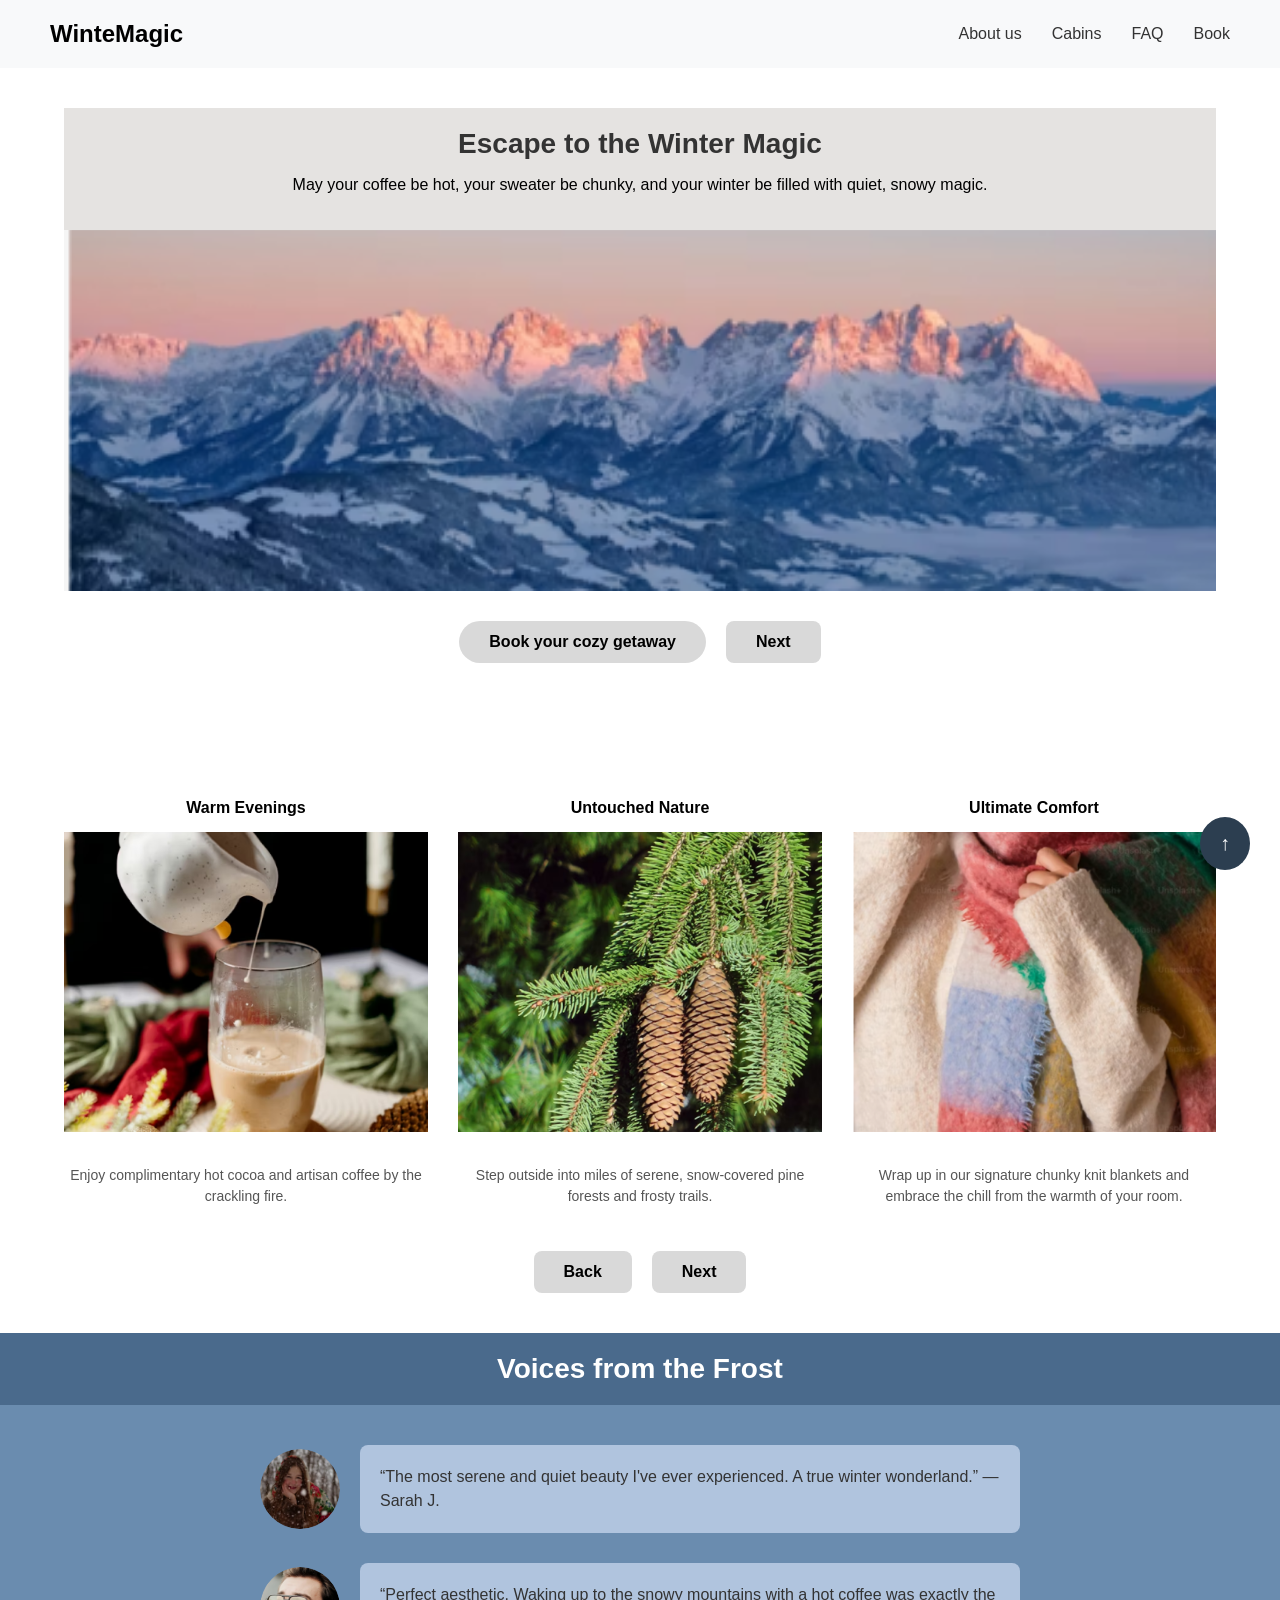
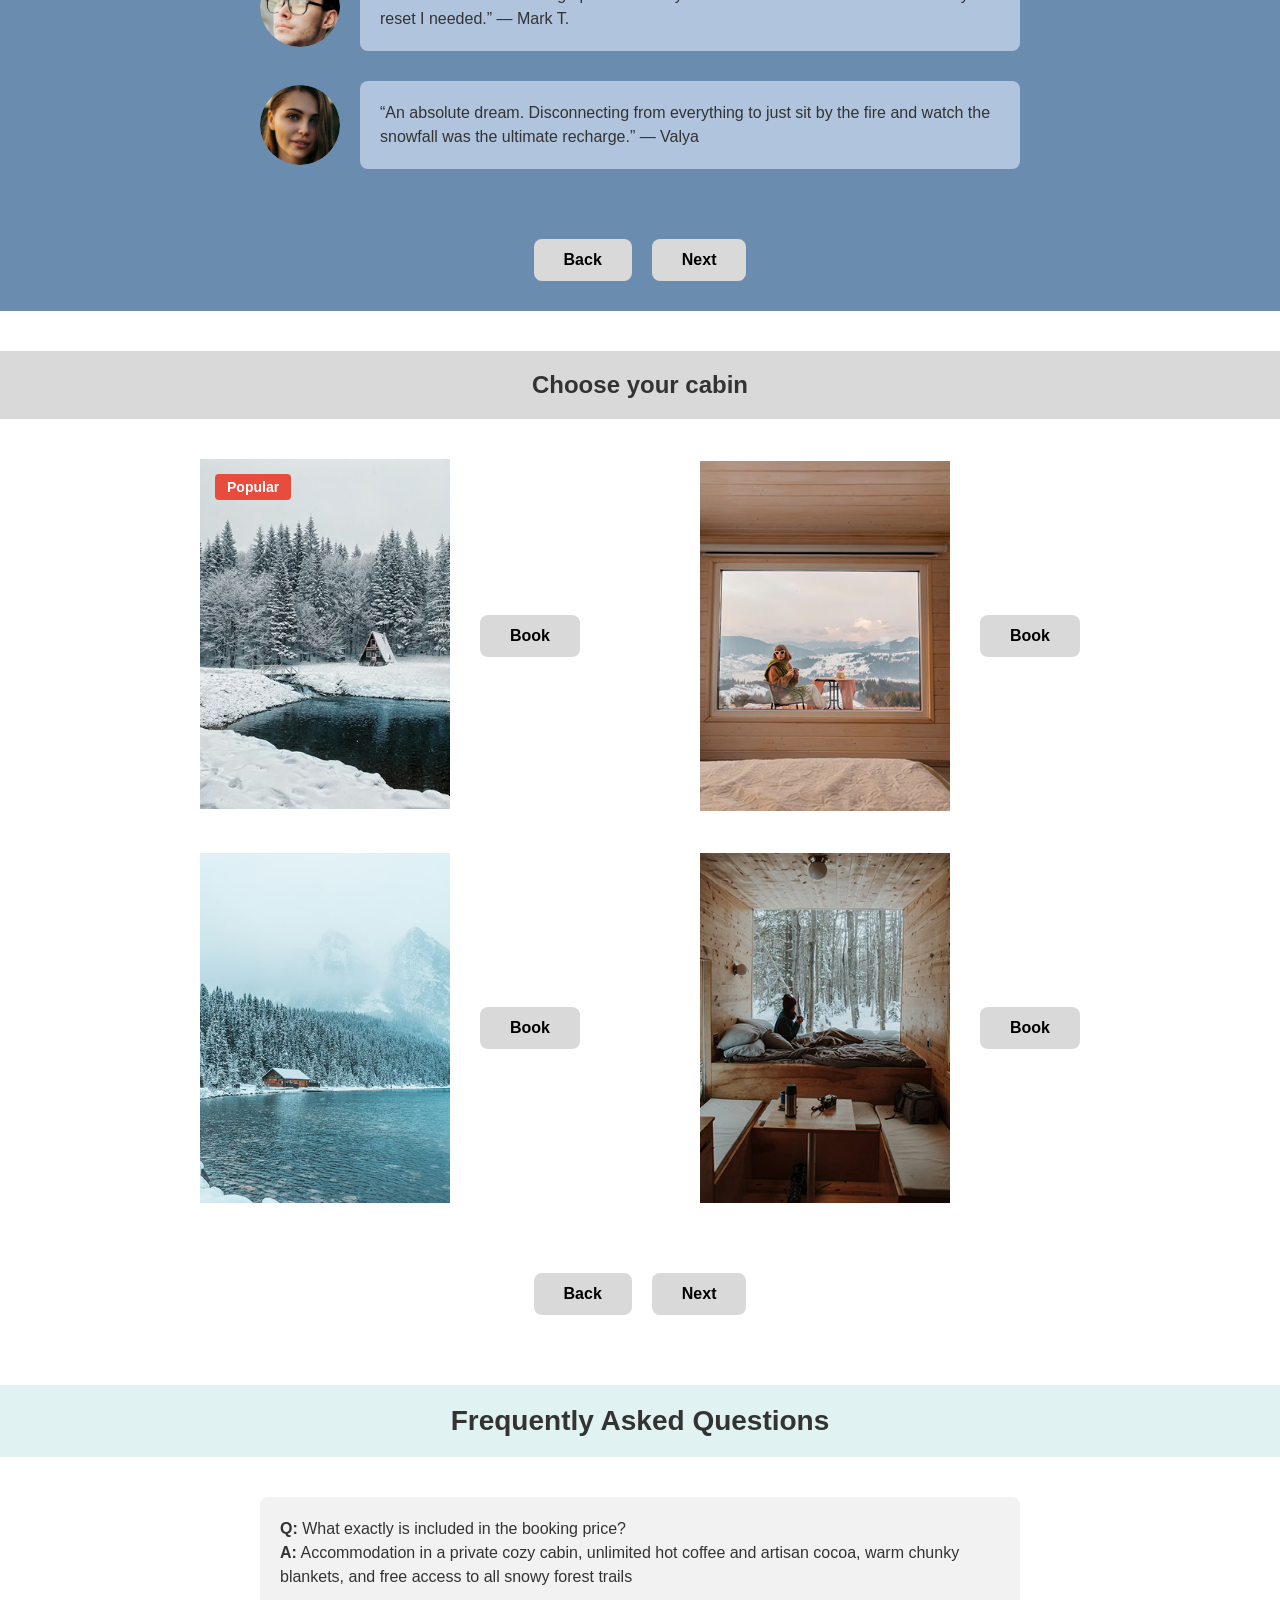
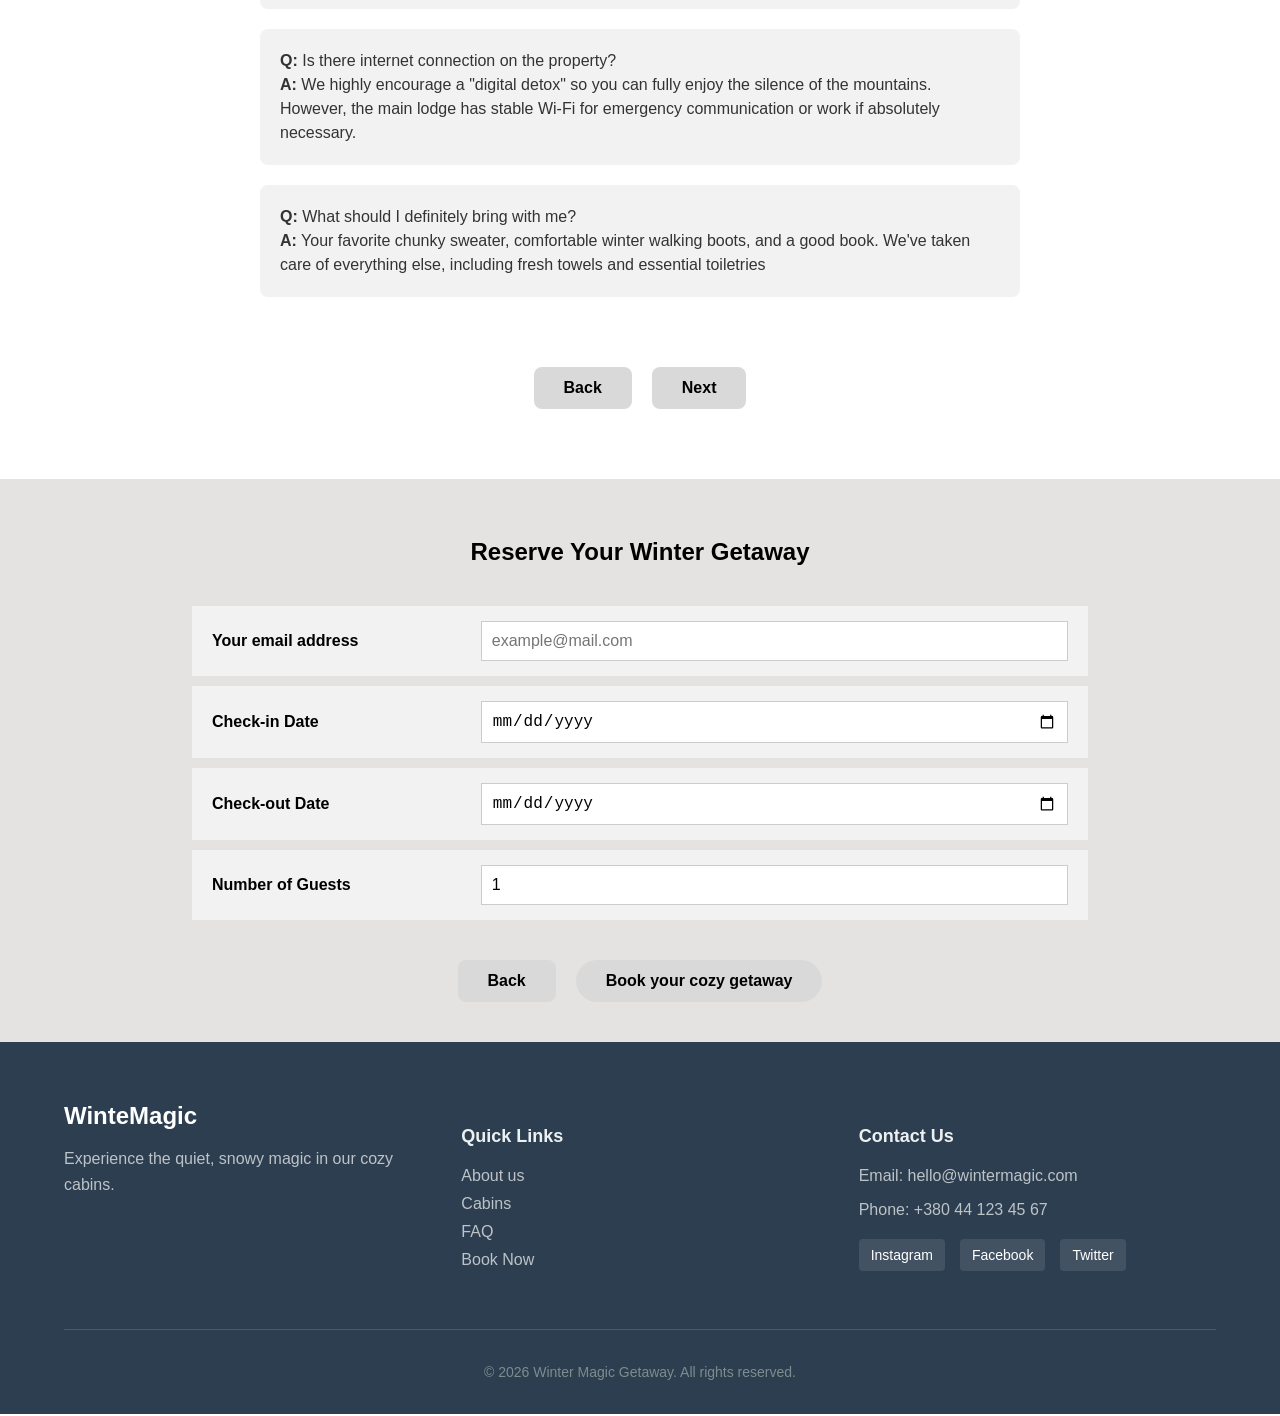
==== commit 094a9b6b: "Added animation on header and rewrite mem site" ====
--- a/index.html
+++ b/index.html
@@ -31,7 +31,7 @@
     </header>
 
     <section id="hero" class="hero-section">
-        <div class="hero-header">
+        <div class="hero-header fade-in-animation">
             <h1>Escape to the Winter Magic</h1>
             <p>May your coffee be hot, your sweater be chunky, and your winter be filled with quiet, snowy magic.</p>
         </div>
--- a/css/style.css
+++ b/css/style.css
@@ -378,6 +378,28 @@
     height: 350px;
     object-fit: cover;
 }
+@keyframes fadeInDown {
+    0% {
+        opacity: 0;
+        transform: translateY(-30px);
+    }
+    100% {
+        opacity: 1;
+        transform: translateY(0);
+    }
+}
+
+.fade-in-animation {
+    animation: fadeInDown 1.2s ease-out forwards;
+}
+.btn {
+    transition: transform 0.3s ease, background-color 0.3s ease, box-shadow 0.3s ease;
+}
+
+.btn:hover {
+    transform: translateY(-3px);
+    box-shadow: 0 5px 15px rgba(0,0,0,0.2);
+}
 
 @media (max-width: 768px) {
    
@@ -437,4 +459,4 @@
         text-align: center;
         box-sizing: border-box;
     }
-}+}
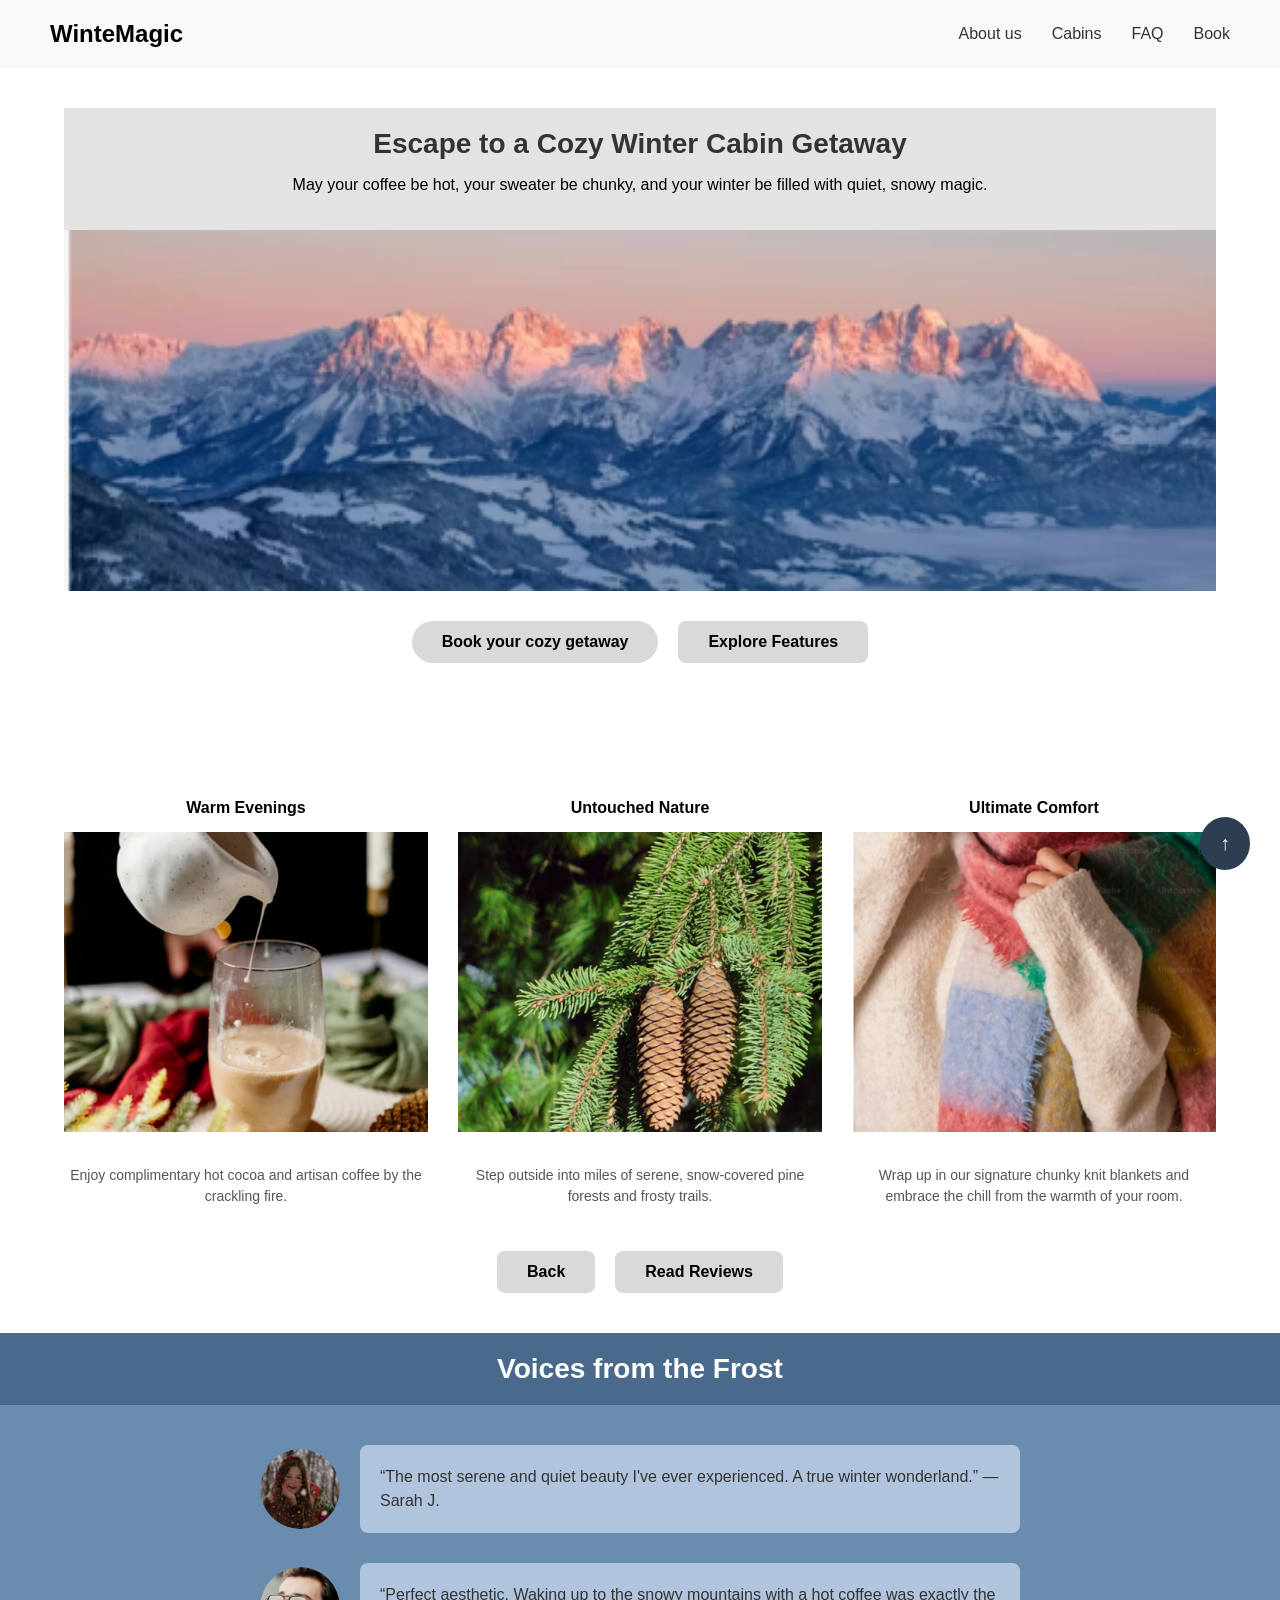
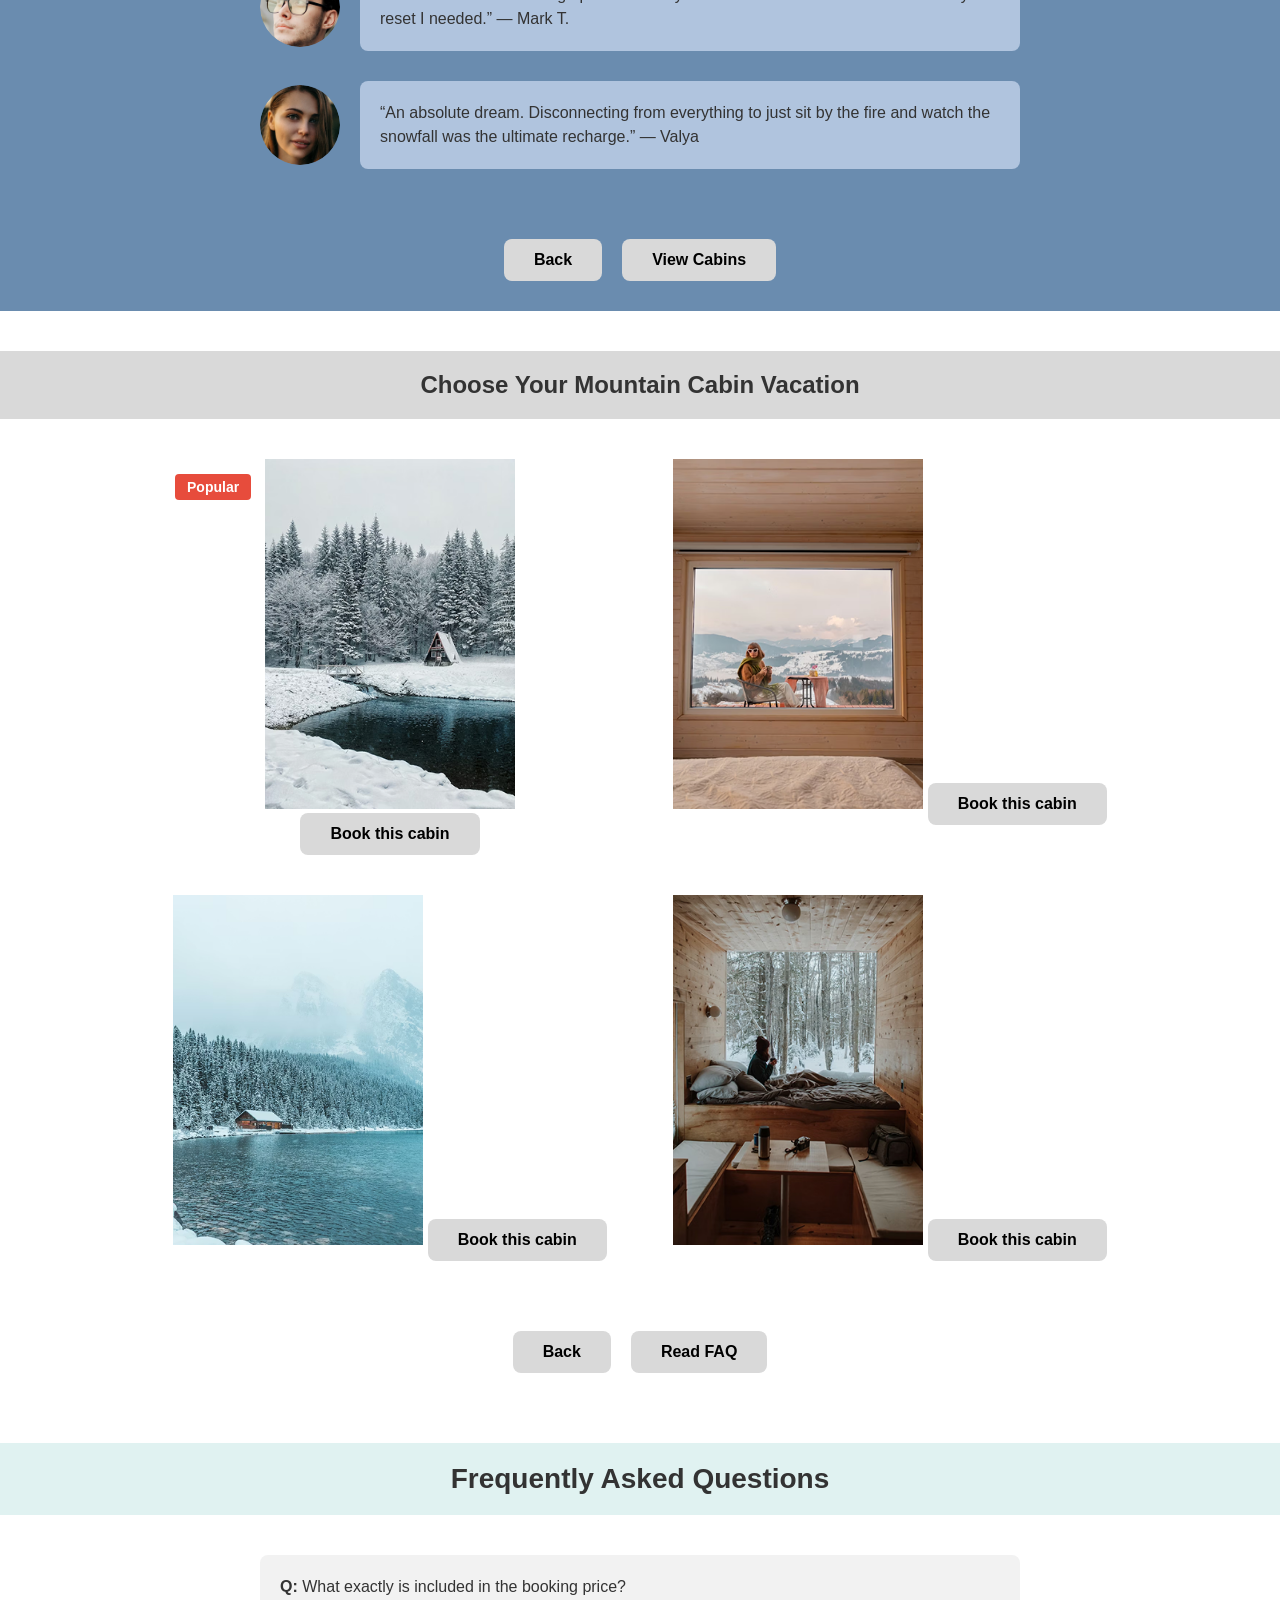
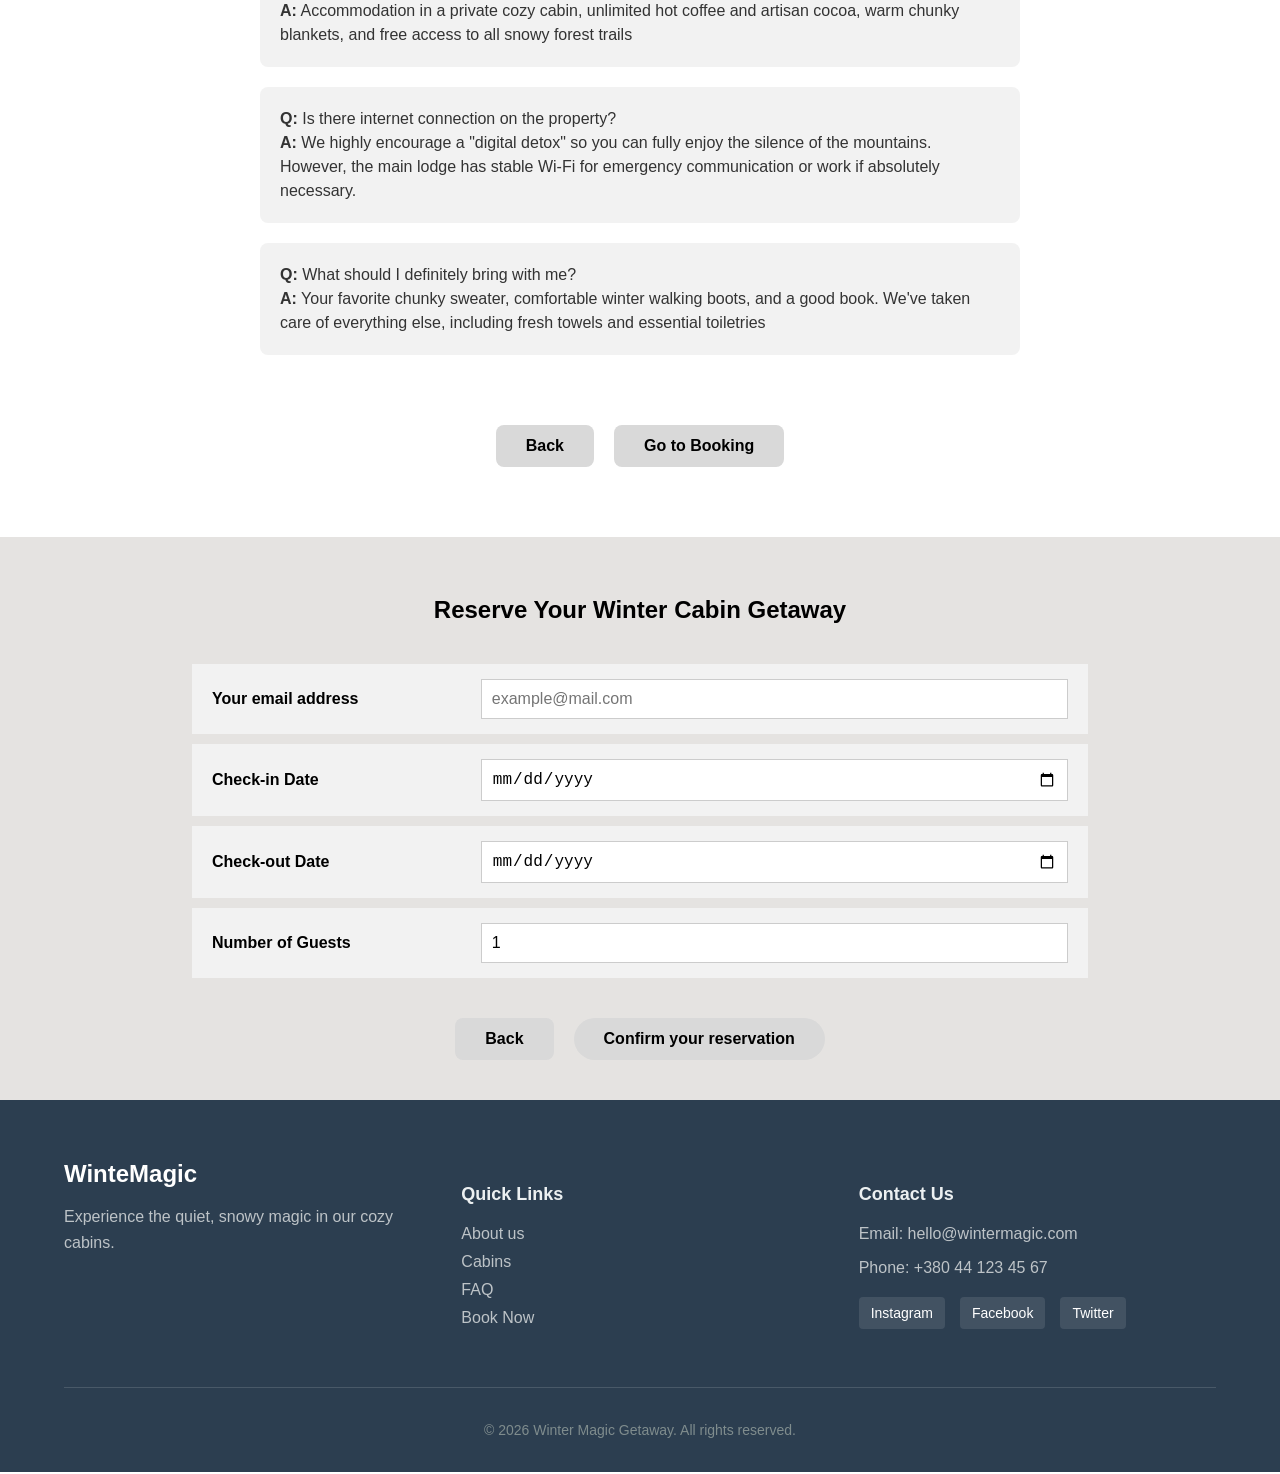
==== commit 198cbd15: "Add elements for SEO" ====
--- a/index.html
+++ b/index.html
@@ -3,7 +3,12 @@
 <head>
     <meta charset="UTF-8">
     <meta name="viewport" content="width=device-width, initial-scale=1.0">
-    <title>Winter Magic Getaway</title>
+    
+    <meta name="description" content="Escape to a cozy winter getaway in our snowy mountain cabins. Enjoy a digital detox, hot cocoa by the fireplace, and untouched nature.">
+    <meta name="keywords" content="winter cabin rental, cozy winter getaway, mountain vacation, snowy retreat, romantic cabin">
+    
+    <title>Winter Magic Getaway | Cozy Winter Cabin Rentals</title>
+    
     <link rel="stylesheet" href="css/header.css">
     <link rel="stylesheet" href="css/style.css">
     <link rel="stylesheet" href="css/footer.css">
@@ -30,189 +35,192 @@
         </nav>
     </header>
 
-    <section id="hero" class="hero-section">
-        <div class="hero-header fade-in-animation">
-            <h1>Escape to the Winter Magic</h1>
-            <p>May your coffee be hot, your sweater be chunky, and your winter be filled with quiet, snowy magic.</p>
+    <main>
+        <section id="hero" class="hero-section">
+            <div class="hero-header fade-in-animation">
+                <h1>Escape to a Cozy Winter Cabin Getaway</h1>
+                <p>May your coffee be hot, your sweater be chunky, and your winter be filled with quiet, snowy magic.</p>
+            </div>
+            
+            <img src="images/Screenshot from 2026-03-15 16-19-33.png" alt="Cozy winter cabin exterior in the snowy mountains" class="hero-image">
+            
+            <div class="buttons-container">
+                <a href="#book" class="btn btn-pill">Book your cozy getaway</a>
+                <a href="#features" class="btn btn-rect">Explore Features</a>
+            </div>
+        </section>
+
+        <section id="features" class="features-section">
+            <div class="features-grid">
+                <article class="feature-card">
+                    <h3>Warm Evenings</h3>
+                    <img src="images/warmEvenings.png" alt="Hot cocoa by the crackling fireplace">
+                    <p>Enjoy complimentary hot cocoa and artisan coffee by the crackling fire.</p>
+                </article>
+                <article class="feature-card">
+                    <h3>Untouched Nature</h3>
+                    <img src="images/untouchedNature.png" alt="Snow-covered pine branch in the forest">
+                    <p>Step outside into miles of serene, snow-covered pine forests and frosty trails.</p>
+                </article>
+                <article class="feature-card">
+                    <h3>Ultimate Comfort</h3>
+                    <img src="images/ultimateComfort.png" alt="Warm chunky knit winter sweater">
+                    <p>Wrap up in our signature chunky knit blankets and embrace the chill from the warmth of your room.</p>
+                </article>
+            </div>
+
+            <div class="buttons-container">
+                <a href="#hero" class="btn btn-rect">Back</a>
+                <a href="#testimonials" class="btn btn-rect">Read Reviews</a>
+            </div>
+        </section>
+
+        <section id="testimonials" class="testimonials-section">
+            <div class="testimonials-header">
+                <h2>Voices from the Frost</h2>
+            </div>
+            <div class="testimonials-list">
+                <div class="testimonial-item">
+                    <img src="images/Sarah.png" alt="Avatar of Sarah J., a happy cabin guest" class="avatar">
+                    <div class="testimonial-text">
+                        <p>“The most serene and quiet beauty I've ever experienced. A true winter wonderland.” — Sarah J.</p>
+                    </div>
+                </div>
+                <div class="testimonial-item">
+                    <img src="images/Mark.png" alt="Avatar of Mark T., a happy cabin guest" class="avatar">
+                    <div class="testimonial-text">
+                        <p>“Perfect aesthetic. Waking up to the snowy mountains with a hot coffee was exactly the reset I needed.” — Mark T.</p>
+                    </div>
+                </div>
+                <div class="testimonial-item">
+                    <img src="images/Valya.png" alt="Avatar of Valya, a happy cabin guest" class="avatar">
+                    <div class="testimonial-text">
+                        <p>“An absolute dream. Disconnecting from everything to just sit by the fire and watch the snowfall was the ultimate recharge.” — Valya</p>
+                    </div>
+                </div>
+            </div>
+            <div class="buttons-container" style="margin-bottom: 30px;">
+                <a href="#features" class="btn btn-rect">Back</a>
+                <a href="#cabins" class="btn btn-rect">View Cabins</a>
+            </div>
+        </section>
+
+        <section id="cabins" class="cabins-section">
+            <div class="cabins-header">
+                <h2>Choose Your Mountain Cabin Vacation</h2>
+            </div>
+            <div class="cabins-grid">
+                <div class="cabin-item">
+                    <div class="image-wrapper">
+                        <span class="badge">Popular</span> 
+                        <img src="images/cabin1.png" alt="Cozy wooden winter cabin nestled in the snowy pine forest">
+                    </div>
+                    <a href="#book" class="btn btn-rect">Book this cabin</a>
+                </div>
+                <div class="cabin-item">
+                    <img src="images/cabin2.png" alt="Modern winter retreat cabin with large windows">
+                    <a href="#book" class="btn btn-rect">Book this cabin</a>
+                </div>
+                <div class="cabin-item">
+                    <img src="images/cabin3.png" alt="Romantic winter cabin exterior with warm lights">
+                    <a href="#book" class="btn btn-rect">Book this cabin</a>
+                </div>
+                <div class="cabin-item">
+                    <img src="images/cabin4.png" alt="Secluded mountain cabin surrounded by deep snow">
+                    <a href="#book" class="btn btn-rect">Book this cabin</a>
+                </div>
+            </div>
+            <div class="buttons-container" style="margin-bottom: 30px;">
+                <a href="#testimonials" class="btn btn-rect">Back</a>
+                <a href="#faq" class="btn btn-rect">Read FAQ</a>
+            </div>
+        </section>
+
+        <section id="faq" class="faq-section">
+            <div class="faq-header">
+                <h2>Frequently Asked Questions</h2>
+            </div>
+            <div class="faq-list">
+                <article class="faq-item">
+                    <p><strong>Q:</strong> What exactly is included in the booking price?<br>
+                    <strong>A:</strong> Accommodation in a private cozy cabin, unlimited hot coffee and artisan cocoa, warm chunky blankets, and free access to all snowy forest trails</p>
+                </article>
+                <article class="faq-item">
+                    <p><strong>Q:</strong> Is there internet connection on the property?<br>
+                    <strong>A:</strong> We highly encourage a "digital detox" so you can fully enjoy the silence of the mountains. However, the main lodge has stable Wi-Fi for emergency communication or work if absolutely necessary.</p>
+                </article>
+                <article class="faq-item">
+                    <p><strong>Q:</strong> What should I definitely bring with me?<br>
+                    <strong>A:</strong> Your favorite chunky sweater, comfortable winter walking boots, and a good book. We've taken care of everything else, including fresh towels and essential toiletries</p>
+                </article>
+            </div>
+            <div class="buttons-container" style="margin-bottom: 30px;">
+                <a href="#cabins" class="btn btn-rect">Back</a>
+                <a href="#book" class="btn btn-rect">Go to Booking</a>
+            </div>
+        </section>
+
+        <section id="book" class="booking-section">
+            <h2>Reserve Your Winter Cabin Getaway</h2>
+            <b></b>
+            <form action="#" method="POST">
+                <table class="booking-table">
+                    <tr> <td><label for="email">Your email address</label></td> <td><input type="email" id="email" name="email" placeholder="example@mail.com" required></td> </tr>
+                    <tr>
+                        <td><label for="checkin">Check-in Date</label></td>
+                        <td><input type="date" id="checkin" name="checkin" required></td>
+                    </tr>
+                    <tr>
+                        <td><label for="checkout">Check-out Date</label></td>
+                        <td><input type="date" id="checkout" name="checkout" required></td>
+                    </tr>
+                    <tr>
+                        <td><label for="guests">Number of Guests</label></td>
+                        <td><input type="number" id="guests" name="guests" min="1" value="1" required></td>
+                    </tr>
+                </table>
+
+                <div class="buttons-container">
+                    <a href="#faq" class="btn btn-rect">Back</a>
+                    <button type="submit" class="btn btn-pill">Confirm your reservation</button>
+                </div>
+            </form>
+        </section>
+    </main>
+
+    <footer class="site-footer">
+        <div class="footer-container">
+            <div class="footer-brand">
+                <div class="logo">WinteMagic</div>
+                <p>Experience the quiet, snowy magic in our cozy cabins.</p>
+            </div>
+
+            <div class="footer-nav">
+                <h4>Quick Links</h4>
+                <ul>
+                    <li><a href="#hero">About us</a></li>
+                    <li><a href="#cabins">Cabins</a></li>
+                    <li><a href="#faq">FAQ</a></li>
+                    <li><a href="#book">Book Now</a></li>
+                </ul>
+            </div>
+
+            <a href="#hero" class="back-to-top">↑</a>
+
+            <div class="footer-contact">
+                <h4>Contact Us</h4>
+                <p>Email: hello@wintermagic.com</p>
+                <p>Phone: +380 44 123 45 67</p>
+                <div class="social-media">
+                    <a href="#">Instagram</a>
+                    <a href="#">Facebook</a>
+                    <a href="#">Twitter</a>
+                </div>
+            </div>
         </div>
-        
-        <img src="images/Screenshot from 2026-03-15 16-19-33.png" alt="Winter Mountains" class="hero-image">
-        
-        <div class="buttons-container">
-            <a href="#book" class="btn btn-pill">Book your cozy getaway</a>
-            <a href="#features" class="btn btn-rect">Next</a>
+        <div class="footer-bottom">
+            <p>&copy; 2026 Winter Magic Getaway. All rights reserved.</p>
         </div>
-    </section>
-
-    <section id="features" class="features-section">
-        <div class="features-grid">
-            <div class="feature-card">
-                <h3>Warm Evenings</h3>
-                <img src="images/warmEvenings.png" alt="Hot cocoa">
-                <p>Enjoy complimentary hot cocoa and artisan coffee by the crackling fire.</p>
-            </div>
-            <div class="feature-card">
-                <h3>Untouched Nature</h3>
-                <img src="images/untouchedNature.png" alt="Pine branch">
-                <p>Step outside into miles of serene, snow-covered pine forests and frosty trails.</p>
-            </div>
-            <div class="feature-card">
-                <h3>Ultimate Comfort</h3>
-                <img src="images/ultimateComfort.png" alt="Chunky sweater">
-                <p>Wrap up in our signature chunky knit blankets and embrace the chill from the warmth of your room.</p>
-            </div>
-        </div>
-
-        <div class="buttons-container">
-            <a href="#hero" class="btn btn-rect">Back</a>
-            <a href="#testimonials" class="btn btn-rect">Next</a>
-        </div>
-    </section>
-
-    <section id="testimonials" class="testimonials-section">
-        <div class="testimonials-header">
-            <h2>Voices from the Frost</h2>
-        </div>
-        <div class="testimonials-list">
-            <div class="testimonial-item">
-                <img src="images/Sarah.png" alt="Sarah J." class="avatar">
-                <div class="testimonial-text">
-                    <p>“The most serene and quiet beauty I've ever experienced. A true winter wonderland.” — Sarah J.</p>
-                </div>
-            </div>
-            <div class="testimonial-item">
-                <img src="images/Mark.png" alt="Mark T." class="avatar">
-                <div class="testimonial-text">
-                    <p>“Perfect aesthetic. Waking up to the snowy mountains with a hot coffee was exactly the reset I needed.” — Mark T.</p>
-                </div>
-            </div>
-            <div class="testimonial-item">
-                <img src="images/Valya.png" alt="Valya" class="avatar">
-                <div class="testimonial-text">
-                    <p>“An absolute dream. Disconnecting from everything to just sit by the fire and watch the snowfall was the ultimate recharge.” — Valya</p>
-                </div>
-            </div>
-        </div>
-        <div class="buttons-container" style="margin-bottom: 30px;">
-            <a href="#features" class="btn btn-rect">Back</a>
-            <a href="#cabins" class="btn btn-rect">Next</a>
-        </div>
-    </section>
-
-    <section id="cabins" class="cabins-section">
-        <div class="cabins-header">
-            <h2>Choose your cabin</h2>
-        </div>
-        <div class="cabins-grid">
-            <div class="cabin-item">
-                <div class="image-wrapper">
-                    <span class="badge">Popular</span> <img src="images/cabin1.png" alt="Cabin 1">
-                </div>
-                <a href="#book" class="btn btn-rect">Book</a>
-            </div>
-            <div class="cabin-item">
-                <img src="images/cabin2.png" alt="Cabin 2">
-                <a href="#book" class="btn btn-rect">Book</a>
-            </div>
-            <div class="cabin-item">
-                <img src="images/cabin3.png" alt="Cabin 3">
-                <a href="#book" class="btn btn-rect">Book</a>
-            </div>
-            <div class="cabin-item">
-                <img src="images/cabin4.png" alt="Cabin 4">
-                <a href="#book" class="btn btn-rect">Book</a>
-            </div>
-        </div>
-        <div class="buttons-container" style="margin-bottom: 30px;">
-            <a href="#testimonials" class="btn btn-rect">Back</a>
-            <a href="#faq" class="btn btn-rect">Next</a>
-        </div>
-    </section>
-
-    <section id="faq" class="faq-section">
-        <div class="faq-header">
-            <h2>Frequently Asked Questions</h2>
-        </div>
-        <div class="faq-list">
-            <div class="faq-item">
-                <p><strong>Q:</strong> What exactly is included in the booking price?<br>
-                <strong>A:</strong> Accommodation in a private cozy cabin, unlimited hot coffee and artisan cocoa, warm chunky blankets, and free access to all snowy forest trails</p>
-            </div>
-            <div class="faq-item">
-                <p><strong>Q:</strong> Is there internet connection on the property?<br>
-                <strong>A:</strong> We highly encourage a "digital detox" so you can fully enjoy the silence of the mountains. However, the main lodge has stable Wi-Fi for emergency communication or work if absolutely necessary.</p>
-            </div>
-            <div class="faq-item">
-                <p><strong>Q:</strong> What should I definitely bring with me?<br>
-                <strong>A:</strong> Your favorite chunky sweater, comfortable winter walking boots, and a good book. We've taken care of everything else, including fresh towels and essential toiletries</p>
-            </div>
-        </div>
-        <div class="buttons-container" style="margin-bottom: 30px;">
-            <a href="#cabins" class="btn btn-rect">Back</a>
-            <a href="#book" class="btn btn-rect">Next</a>
-        </div>
-    </section>
-
-    <section id="book" class="booking-section">
-        <h2>Reserve Your Winter Getaway</h2>
-        <b></b>
-        <form action="#" method="POST">
-            <table class="booking-table">
-                <tr> <td><label for="email">Your email address</label></td> <td><input type="email" id="email" name="email" placeholder="example@mail.com" required></td> </tr>
-                <tr>
-                    <td><label for="checkin">Check-in Date</label></td>
-                    <td><input type="date" id="checkin" name="checkin" required></td>
-                </tr>
-                <tr>
-                    <td><label for="checkout">Check-out Date</label></td>
-                    <td><input type="date" id="checkout" name="checkout" required></td>
-                </tr>
-                <tr>
-                    <td><label for="guests">Number of Guests</label></td>
-                    <td><input type="number" id="guests" name="guests" min="1" value="1" required></td>
-                </tr>
-            </table>
-
-            <div class="buttons-container">
-                <a href="#faq" class="btn btn-rect">Back</a>
-                <button type="submit" class="btn btn-pill">Book your cozy getaway</button>
-            </div>
-        </form>
-    </section>
-    <footer class="site-footer">
-    <div class="footer-container">
-        <div class="footer-brand">
-            <div class="logo">WinteMagic</div>
-            <p>Experience the quiet, snowy magic in our cozy cabins.</p>
-        </div>
-
-        <div class="footer-nav">
-            <h4>Quick Links</h4>
-            <ul>
-                <li><a href="#hero">About us</a></li>
-                <li><a href="#cabins">Cabins</a></li>
-                <li><a href="#faq">FAQ</a></li>
-                <li><a href="#book">Book Now</a></li>
-            </ul>
-        </div>
-
-
-        <a href="#hero" class="back-to-top">↑</a>
-
-        <div class="footer-contact">
-            <h4>Contact Us</h4>
-            <p>Email: hello@wintermagic.com</p>
-            <p>Phone: +380 44 123 45 67</p>
-            <div class="social-media">
-                <a href="#">Instagram</a>
-                <a href="#">Facebook</a>
-                <a href="#">Twitter</a>
-            </div>
-        </div>
-    </div>
-    <div class="footer-bottom">
-        <p>&copy; 2026 Winter Magic Getaway. All rights reserved.</p>
-    </div>
-</footer>
+    </footer>
 </body>
 </html>
--- a/css/style.css
+++ b/css/style.css
@@ -367,12 +367,14 @@
 }
 
 .cabin-item {
-    display: flex;
-    align-items: center;
-    justify-content: center;
-    gap: 30px;
-}
-
+    flex-direction: column;
+    text-align: center;
+}
+.cabin-item img {
+    width: 100%;
+    max-width: 300px;
+    height: auto;
+}
 .cabin-item img {
     width: 250px;
     height: 350px;
